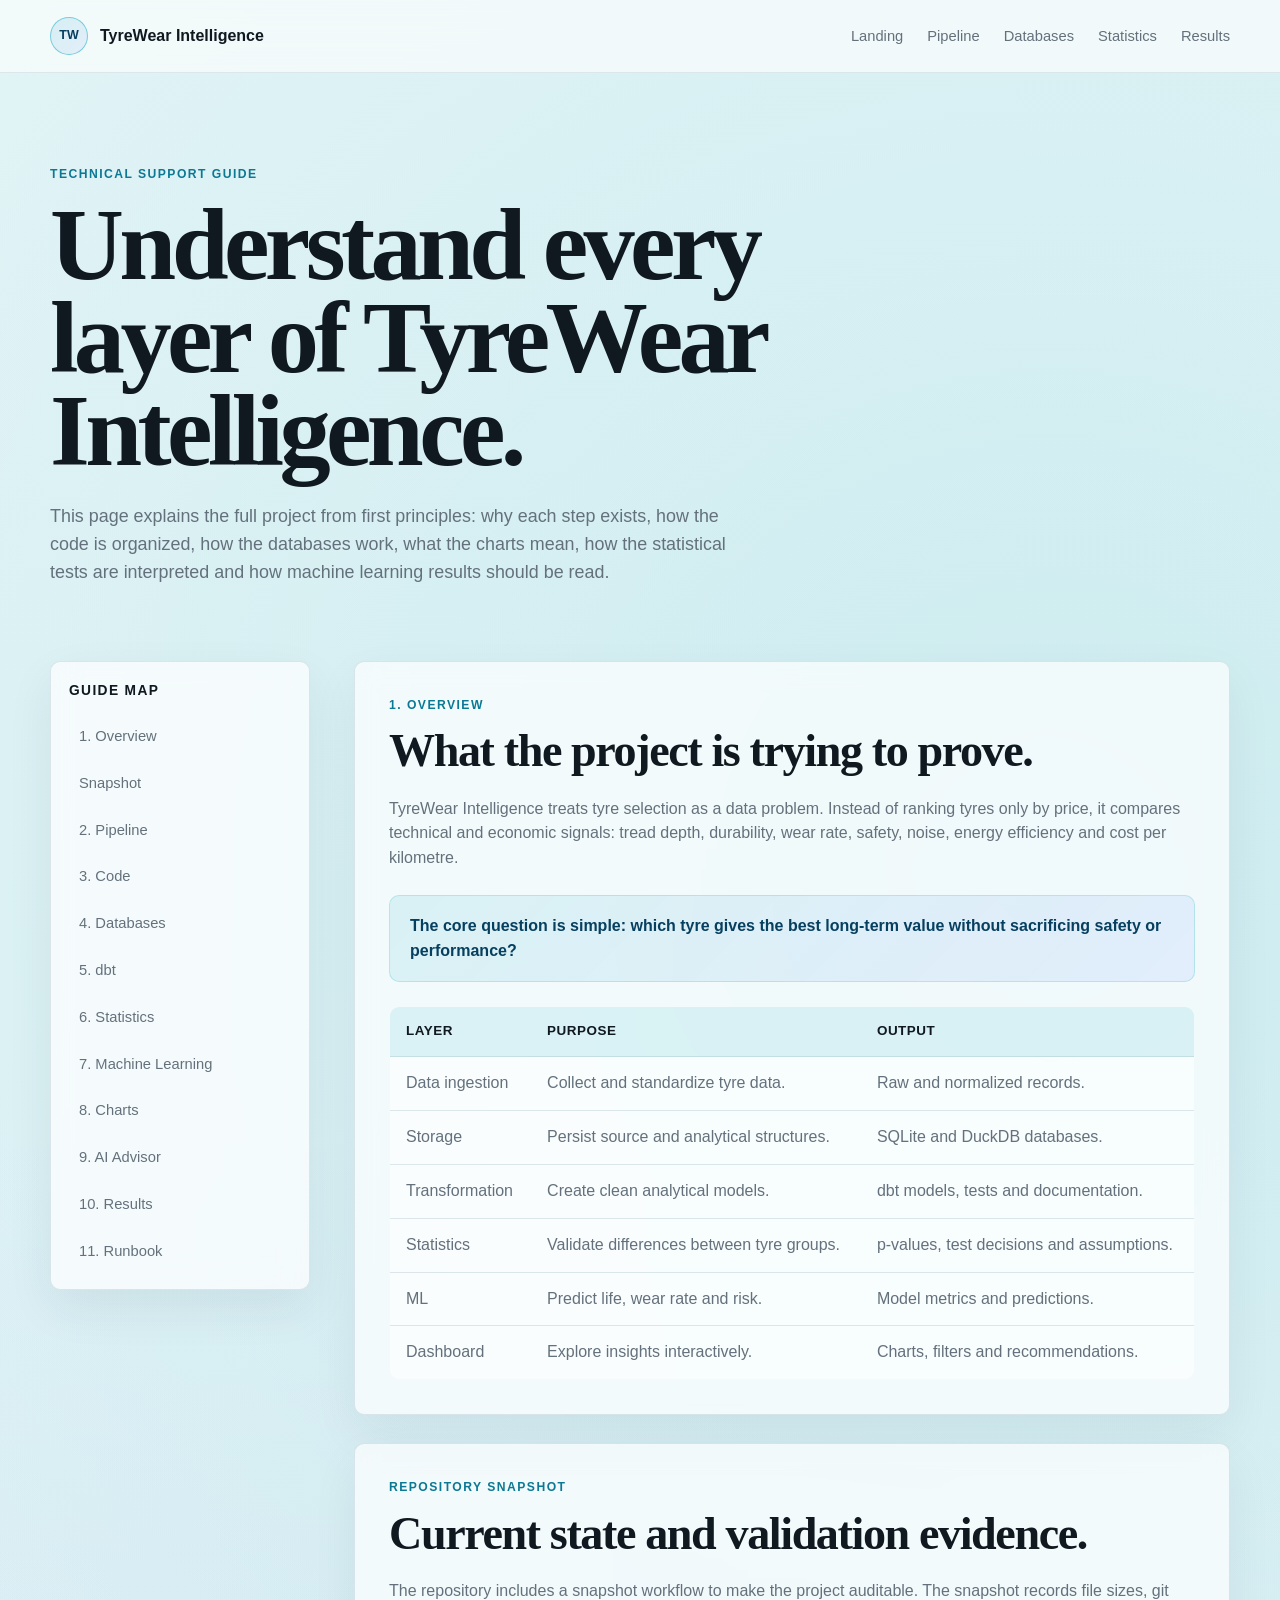
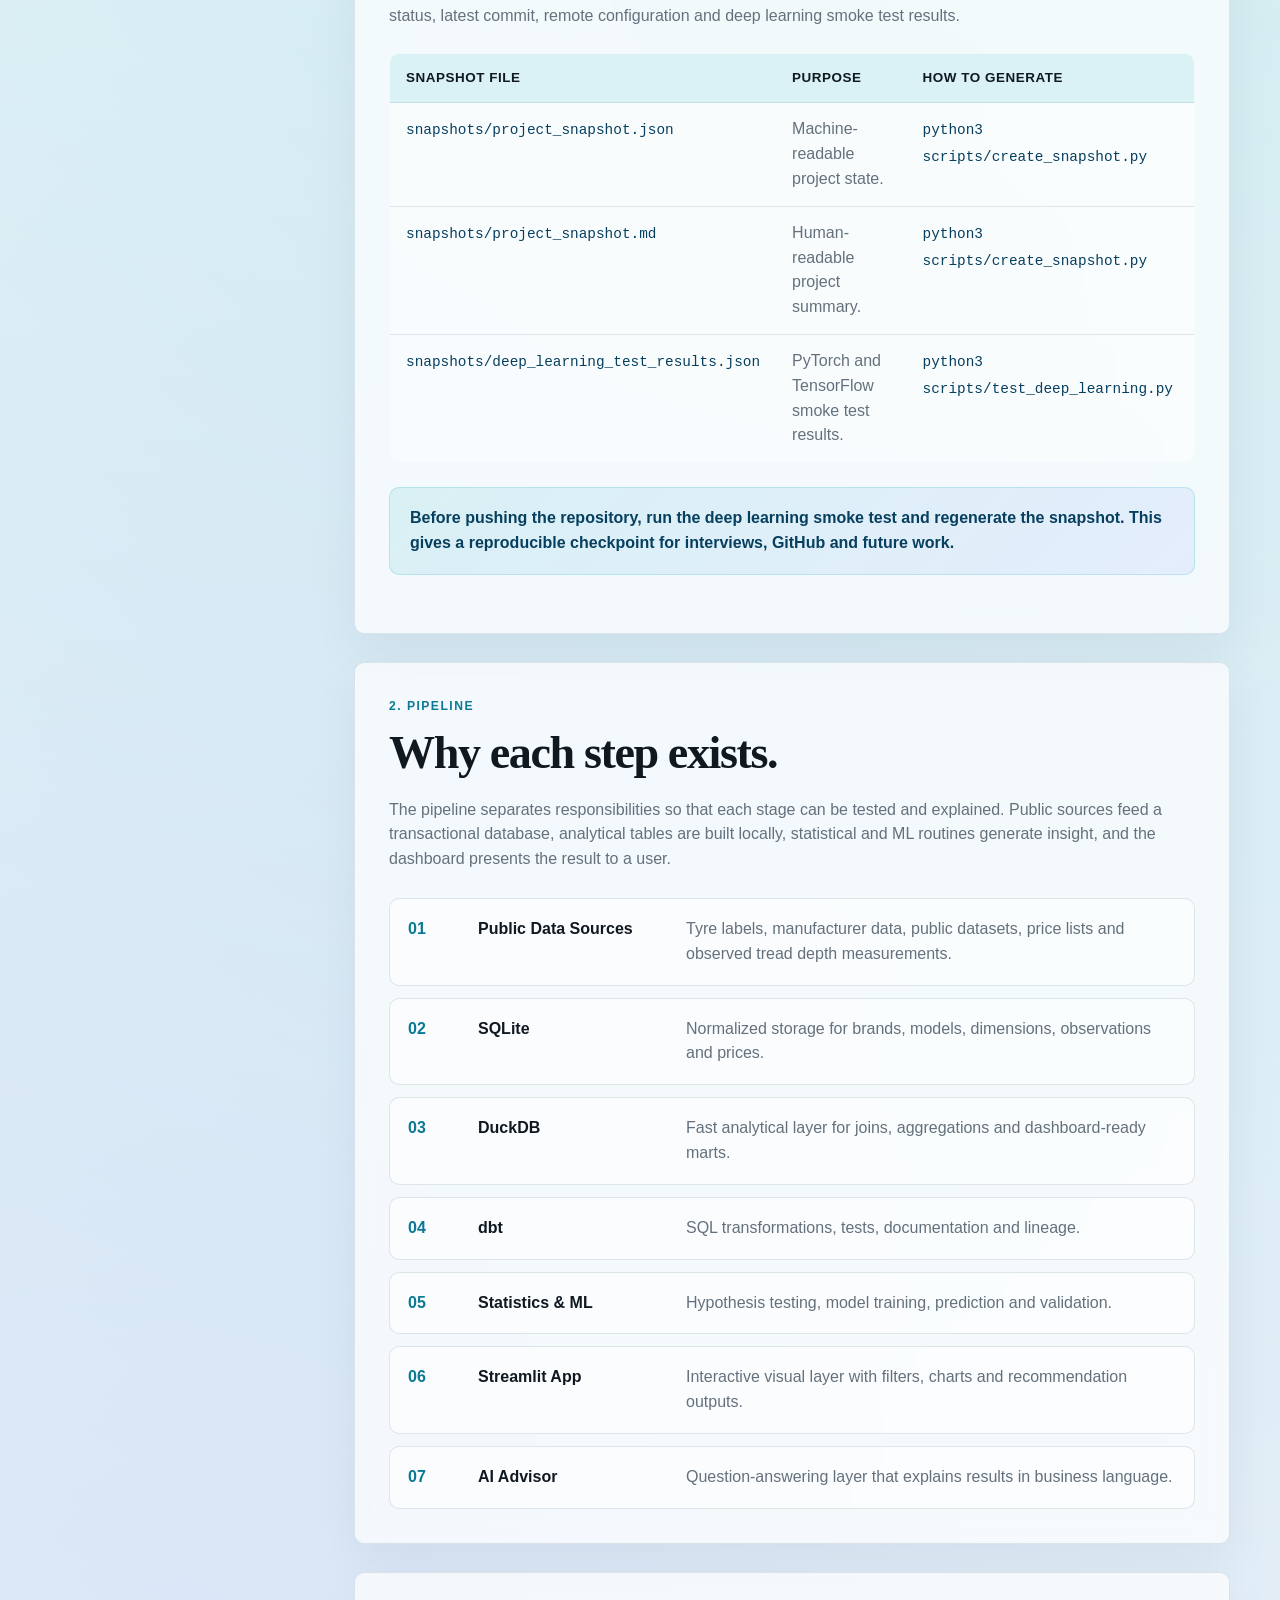
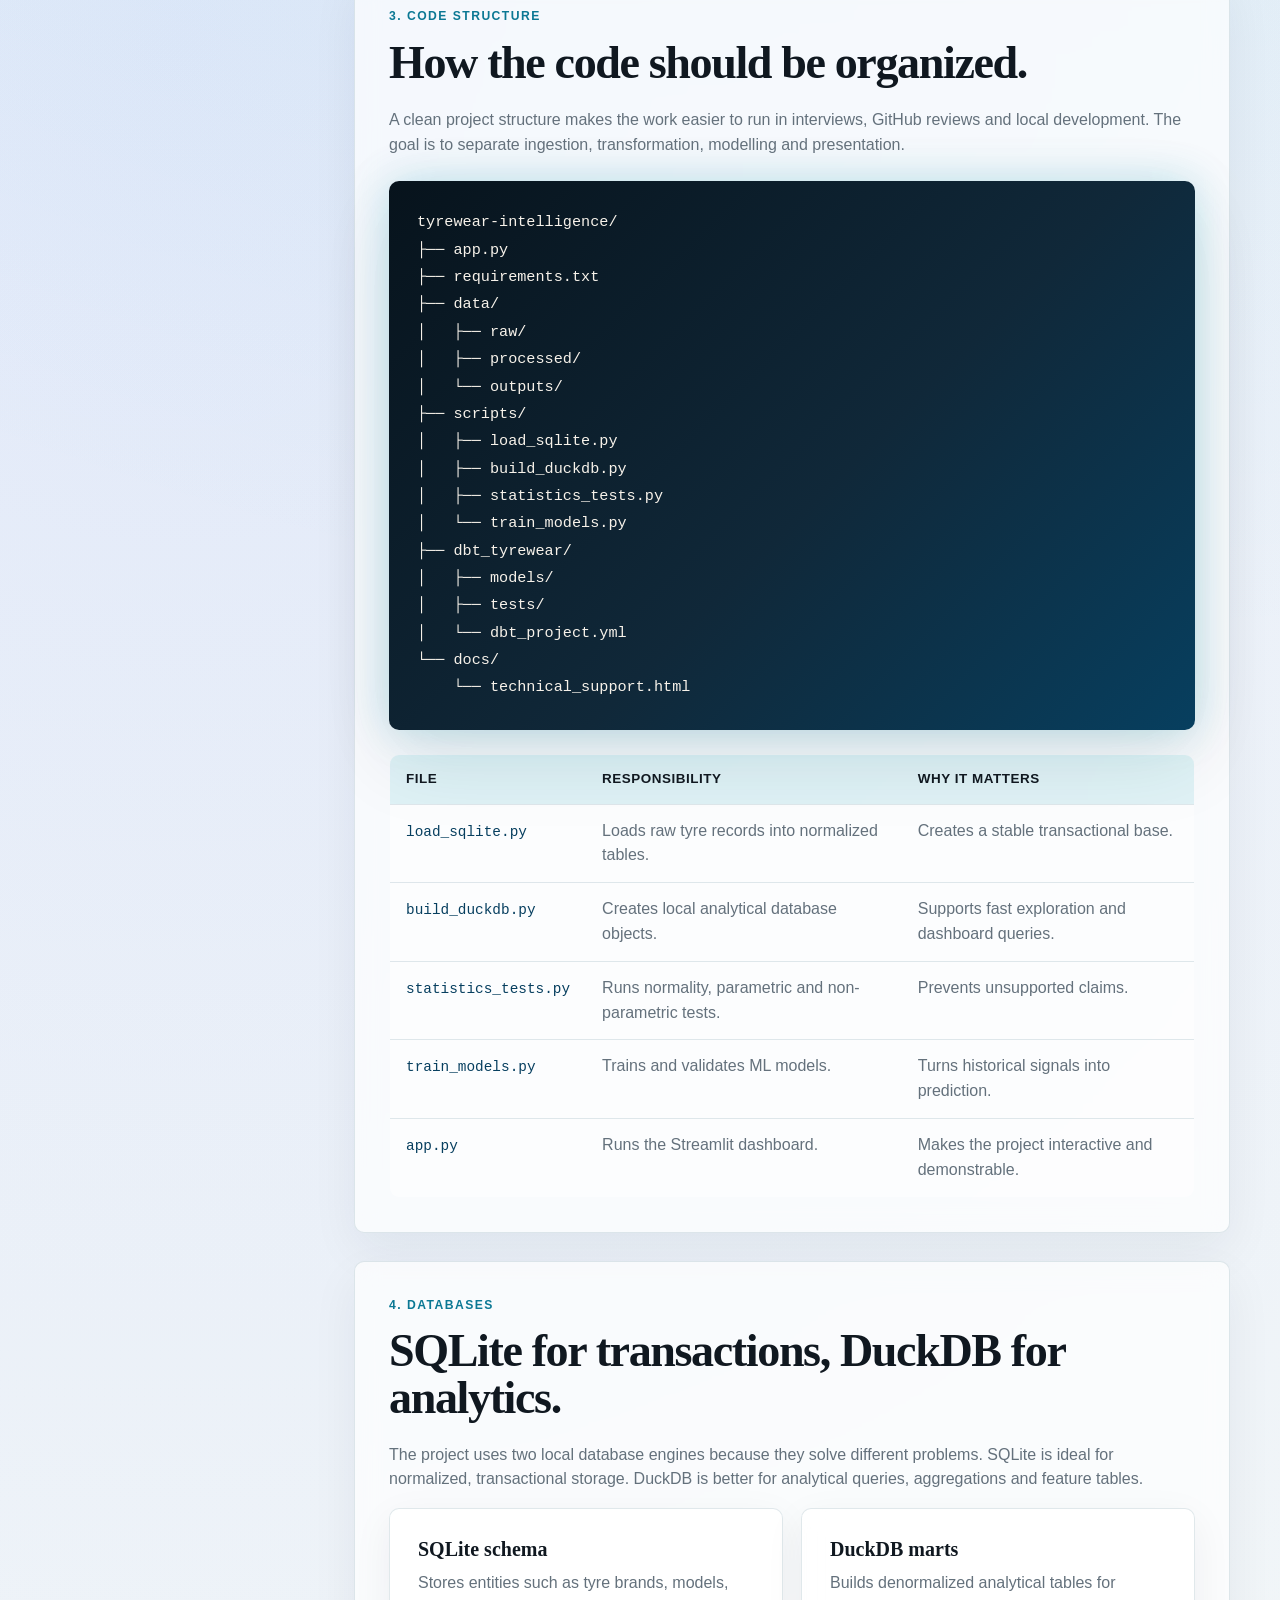
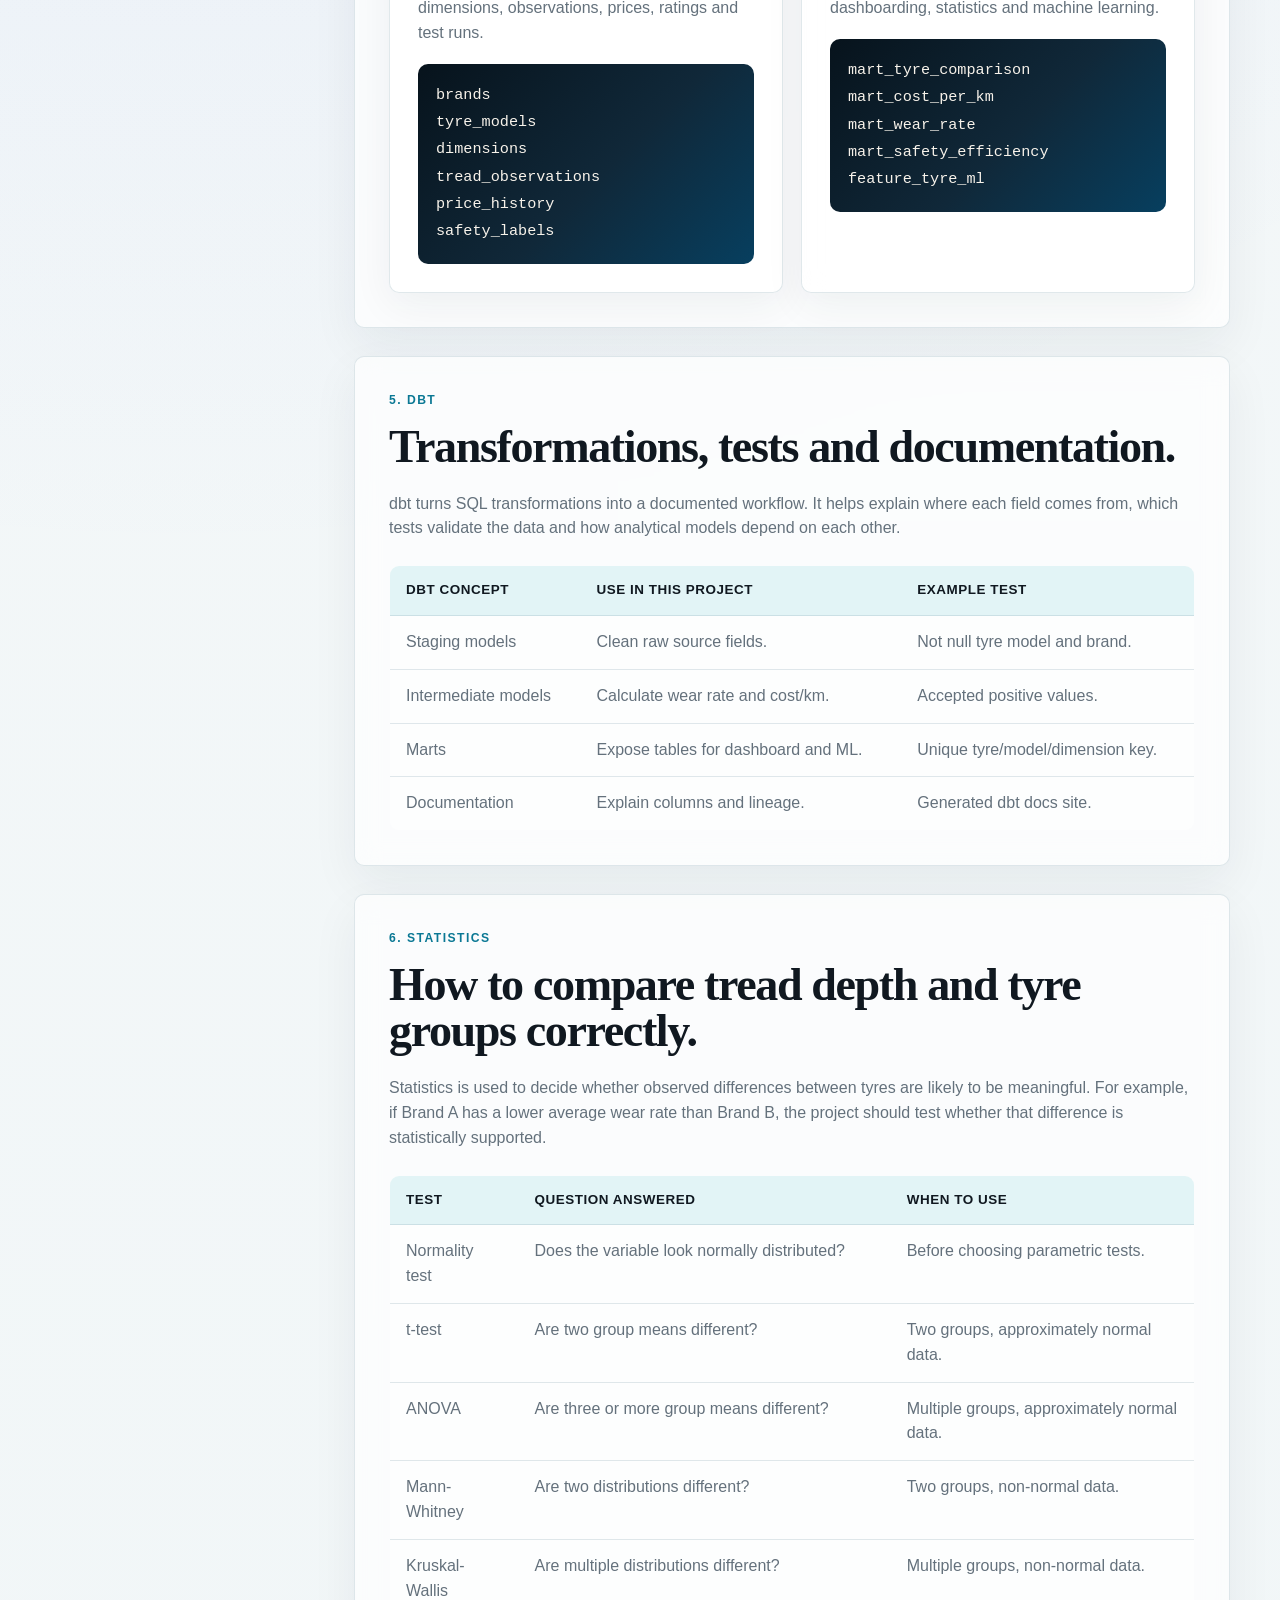
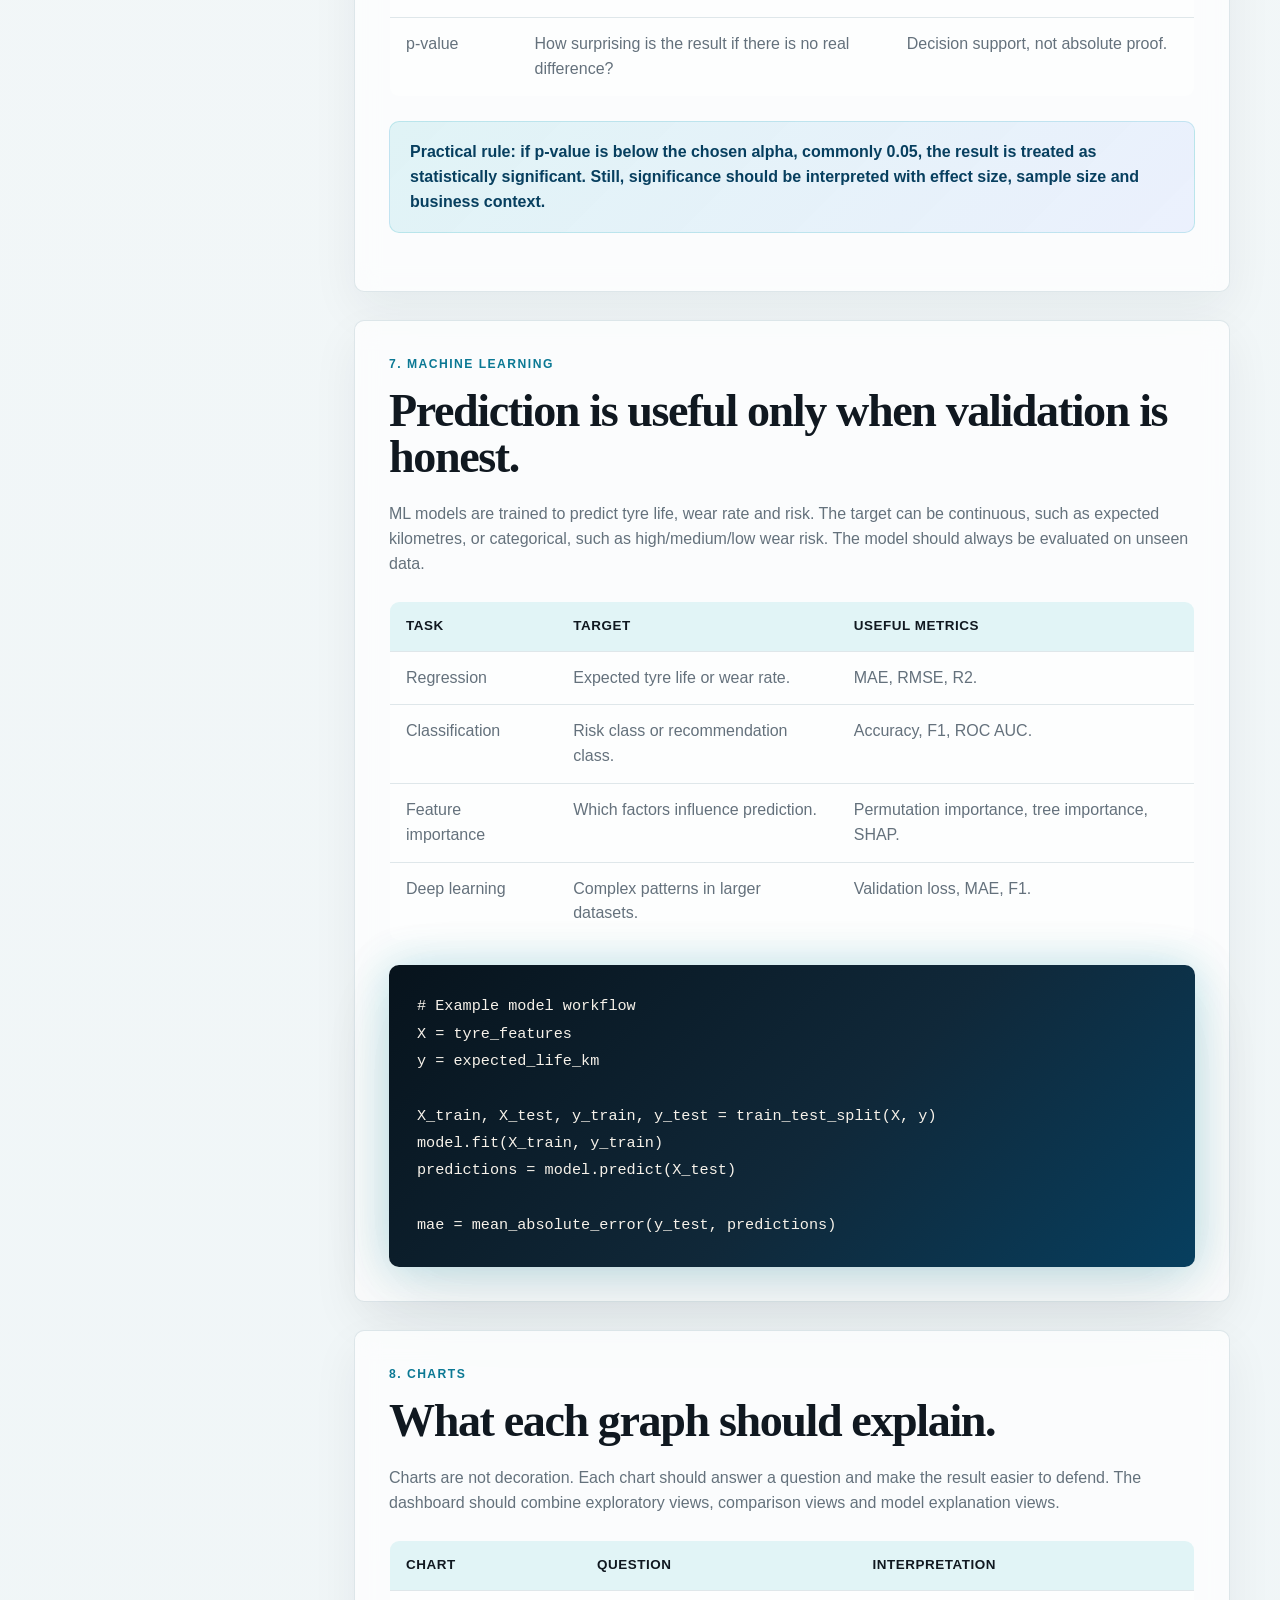
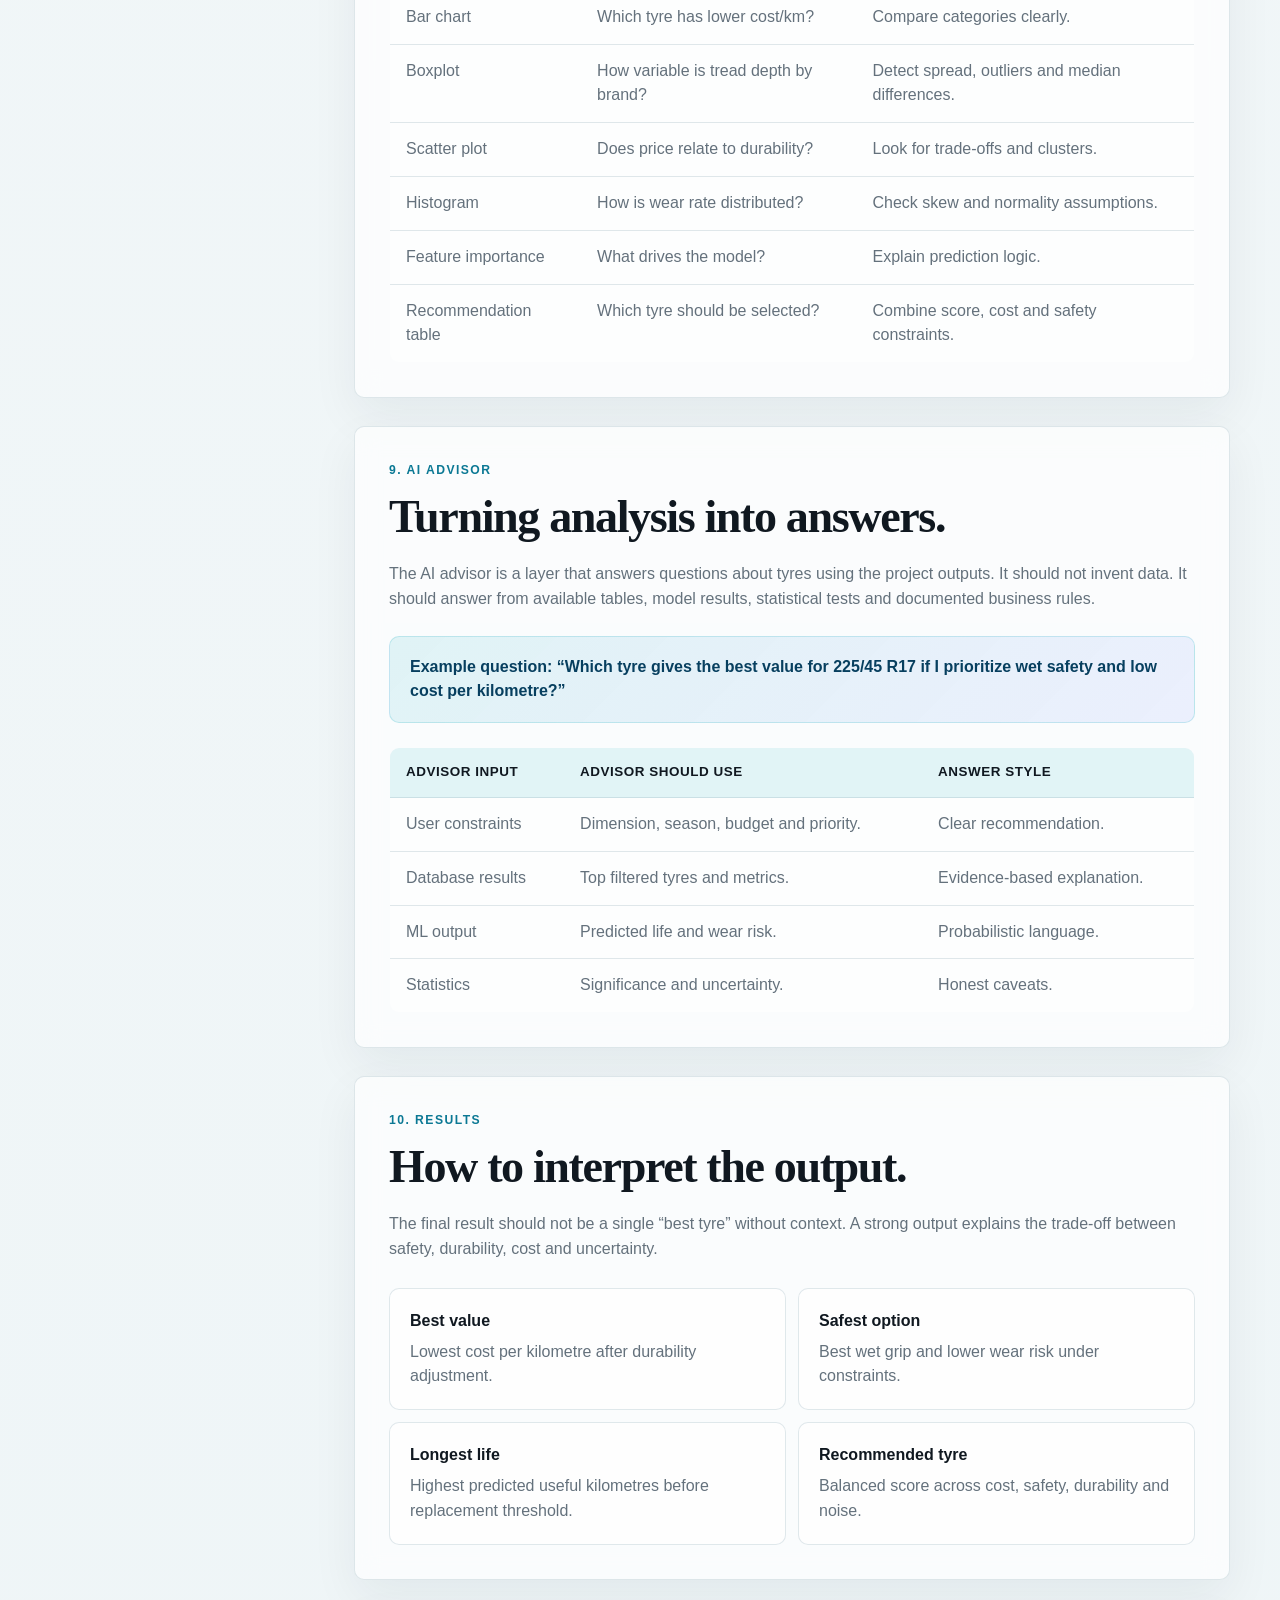
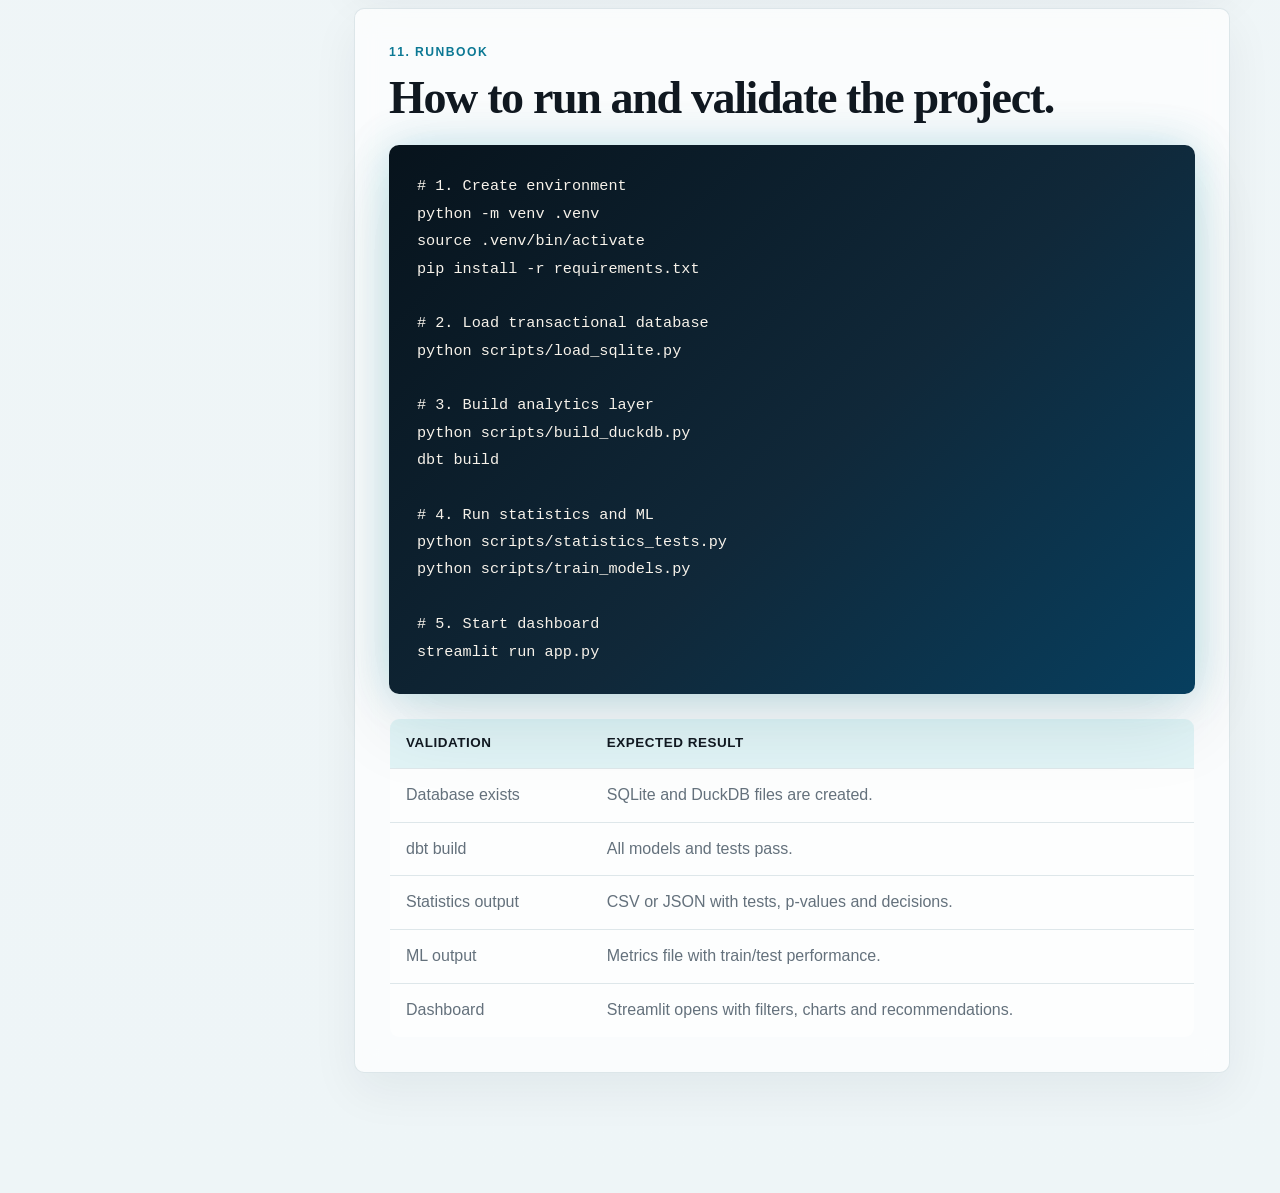
==== technical_support.html @ 2e66119b "feat: create tyrewear intelligence repository" ====
<!DOCTYPE html>
<html lang="en">
<head>
  <meta charset="UTF-8">
  <meta name="viewport" content="width=device-width, initial-scale=1.0">
  <meta name="description" content="Technical support guide for TyreWear Intelligence: theory, pipeline, code, databases, charts, statistics, machine learning and expected results.">
  <title>TyreWear Intelligence · Technical Support</title>
  <link rel="stylesheet" href="style.css">
</head>
<body>
  <!-- Shared navigation -->
  <header class="site-header">
    <nav class="nav container" aria-label="Main navigation">
      <a class="brand" href="index.html">
        <span class="brand-mark">TW</span>
        <span>TyreWear Intelligence</span>
      </a>
      <div class="nav-links">
        <a href="index.html">Landing</a>
        <a href="#pipeline">Pipeline</a>
        <a href="#databases">Databases</a>
        <a href="#statistics">Statistics</a>
        <a href="#results">Results</a>
      </div>
    </nav>
  </header>

  <main>
    <!-- Technical hero -->
    <section class="support-hero section">
      <div class="container">
        <p class="eyebrow">Technical Support Guide</p>
        <h1>Understand every layer of TyreWear Intelligence.</h1>
        <p class="hero-text">
          This page explains the full project from first principles: why each step exists,
          how the code is organized, how the databases work, what the charts mean, how the
          statistical tests are interpreted and how machine learning results should be read.
        </p>
      </div>
    </section>

    <section class="support-layout container">
      <!-- Local table of contents -->
      <aside class="support-toc" aria-label="Technical guide table of contents">
        <strong>Guide map</strong>
        <a href="#overview">1. Overview</a>
        <a href="#snapshot">Snapshot</a>
        <a href="#pipeline">2. Pipeline</a>
        <a href="#code">3. Code</a>
        <a href="#databases">4. Databases</a>
        <a href="#dbt">5. dbt</a>
        <a href="#statistics">6. Statistics</a>
        <a href="#ml">7. Machine Learning</a>
        <a href="#charts">8. Charts</a>
        <a href="#advisor">9. AI Advisor</a>
        <a href="#results">10. Results</a>
        <a href="#runbook">11. Runbook</a>
      </aside>

      <div class="support-content">
        <!-- Overview -->
        <section class="doc-section" id="overview">
          <p class="eyebrow">1. Overview</p>
          <h2>What the project is trying to prove.</h2>
          <p>
            TyreWear Intelligence treats tyre selection as a data problem. Instead of ranking
            tyres only by price, it compares technical and economic signals: tread depth,
            durability, wear rate, safety, noise, energy efficiency and cost per kilometre.
          </p>
          <div class="support-callout">
            The core question is simple: which tyre gives the best long-term value without
            sacrificing safety or performance?
          </div>
          <table class="doc-table">
            <thead>
              <tr><th>Layer</th><th>Purpose</th><th>Output</th></tr>
            </thead>
            <tbody>
              <tr><td>Data ingestion</td><td>Collect and standardize tyre data.</td><td>Raw and normalized records.</td></tr>
              <tr><td>Storage</td><td>Persist source and analytical structures.</td><td>SQLite and DuckDB databases.</td></tr>
              <tr><td>Transformation</td><td>Create clean analytical models.</td><td>dbt models, tests and documentation.</td></tr>
              <tr><td>Statistics</td><td>Validate differences between tyre groups.</td><td>p-values, test decisions and assumptions.</td></tr>
              <tr><td>ML</td><td>Predict life, wear rate and risk.</td><td>Model metrics and predictions.</td></tr>
              <tr><td>Dashboard</td><td>Explore insights interactively.</td><td>Charts, filters and recommendations.</td></tr>
            </tbody>
          </table>
        </section>

        <!-- Snapshot -->
        <section class="doc-section" id="snapshot">
          <p class="eyebrow">Repository Snapshot</p>
          <h2>Current state and validation evidence.</h2>
          <p>
            The repository includes a snapshot workflow to make the project auditable. The snapshot
            records file sizes, git status, latest commit, remote configuration and deep learning
            smoke test results.
          </p>
          <table class="doc-table">
            <thead>
              <tr><th>Snapshot file</th><th>Purpose</th><th>How to generate</th></tr>
            </thead>
            <tbody>
              <tr><td><code>snapshots/project_snapshot.json</code></td><td>Machine-readable project state.</td><td><code>python3 scripts/create_snapshot.py</code></td></tr>
              <tr><td><code>snapshots/project_snapshot.md</code></td><td>Human-readable project summary.</td><td><code>python3 scripts/create_snapshot.py</code></td></tr>
              <tr><td><code>snapshots/deep_learning_test_results.json</code></td><td>PyTorch and TensorFlow smoke test results.</td><td><code>python3 scripts/test_deep_learning.py</code></td></tr>
            </tbody>
          </table>
          <div class="support-callout">
            Before pushing the repository, run the deep learning smoke test and regenerate the
            snapshot. This gives a reproducible checkpoint for interviews, GitHub and future work.
          </div>
        </section>

        <!-- Pipeline -->
        <section class="doc-section" id="pipeline">
          <p class="eyebrow">2. Pipeline</p>
          <h2>Why each step exists.</h2>
          <p>
            The pipeline separates responsibilities so that each stage can be tested and
            explained. Public sources feed a transactional database, analytical tables are
            built locally, statistical and ML routines generate insight, and the dashboard
            presents the result to a user.
          </p>
          <div class="doc-flow">
            <div><span>01</span><strong>Public Data Sources</strong><p>Tyre labels, manufacturer data, public datasets, price lists and observed tread depth measurements.</p></div>
            <div><span>02</span><strong>SQLite</strong><p>Normalized storage for brands, models, dimensions, observations and prices.</p></div>
            <div><span>03</span><strong>DuckDB</strong><p>Fast analytical layer for joins, aggregations and dashboard-ready marts.</p></div>
            <div><span>04</span><strong>dbt</strong><p>SQL transformations, tests, documentation and lineage.</p></div>
            <div><span>05</span><strong>Statistics &amp; ML</strong><p>Hypothesis testing, model training, prediction and validation.</p></div>
            <div><span>06</span><strong>Streamlit App</strong><p>Interactive visual layer with filters, charts and recommendation outputs.</p></div>
            <div><span>07</span><strong>AI Advisor</strong><p>Question-answering layer that explains results in business language.</p></div>
          </div>
        </section>

        <!-- Code -->
        <section class="doc-section" id="code">
          <p class="eyebrow">3. Code Structure</p>
          <h2>How the code should be organized.</h2>
          <p>
            A clean project structure makes the work easier to run in interviews, GitHub reviews
            and local development. The goal is to separate ingestion, transformation, modelling
            and presentation.
          </p>
          <div class="code-card doc-code">
            <pre><code>tyrewear-intelligence/
├── app.py
├── requirements.txt
├── data/
│   ├── raw/
│   ├── processed/
│   └── outputs/
├── scripts/
│   ├── load_sqlite.py
│   ├── build_duckdb.py
│   ├── statistics_tests.py
│   └── train_models.py
├── dbt_tyrewear/
│   ├── models/
│   ├── tests/
│   └── dbt_project.yml
└── docs/
    └── technical_support.html</code></pre>
          </div>
          <table class="doc-table">
            <thead>
              <tr><th>File</th><th>Responsibility</th><th>Why it matters</th></tr>
            </thead>
            <tbody>
              <tr><td><code>load_sqlite.py</code></td><td>Loads raw tyre records into normalized tables.</td><td>Creates a stable transactional base.</td></tr>
              <tr><td><code>build_duckdb.py</code></td><td>Creates local analytical database objects.</td><td>Supports fast exploration and dashboard queries.</td></tr>
              <tr><td><code>statistics_tests.py</code></td><td>Runs normality, parametric and non-parametric tests.</td><td>Prevents unsupported claims.</td></tr>
              <tr><td><code>train_models.py</code></td><td>Trains and validates ML models.</td><td>Turns historical signals into prediction.</td></tr>
              <tr><td><code>app.py</code></td><td>Runs the Streamlit dashboard.</td><td>Makes the project interactive and demonstrable.</td></tr>
            </tbody>
          </table>
        </section>

        <!-- Databases -->
        <section class="doc-section" id="databases">
          <p class="eyebrow">4. Databases</p>
          <h2>SQLite for transactions, DuckDB for analytics.</h2>
          <p>
            The project uses two local database engines because they solve different problems.
            SQLite is ideal for normalized, transactional storage. DuckDB is better for analytical
            queries, aggregations and feature tables.
          </p>
          <div class="cards two support-cards">
            <article class="card">
              <h3>SQLite schema</h3>
              <p>Stores entities such as tyre brands, models, dimensions, observations, prices, ratings and test runs.</p>
              <div class="code-card mini-code">
                <pre><code>brands
tyre_models
dimensions
tread_observations
price_history
safety_labels</code></pre>
              </div>
            </article>
            <article class="card">
              <h3>DuckDB marts</h3>
              <p>Builds denormalized analytical tables for dashboarding, statistics and machine learning.</p>
              <div class="code-card mini-code">
                <pre><code>mart_tyre_comparison
mart_cost_per_km
mart_wear_rate
mart_safety_efficiency
feature_tyre_ml</code></pre>
              </div>
            </article>
          </div>
        </section>

        <!-- dbt -->
        <section class="doc-section" id="dbt">
          <p class="eyebrow">5. dbt</p>
          <h2>Transformations, tests and documentation.</h2>
          <p>
            dbt turns SQL transformations into a documented workflow. It helps explain where each
            field comes from, which tests validate the data and how analytical models depend on
            each other.
          </p>
          <table class="doc-table">
            <thead>
              <tr><th>dbt concept</th><th>Use in this project</th><th>Example test</th></tr>
            </thead>
            <tbody>
              <tr><td>Staging models</td><td>Clean raw source fields.</td><td>Not null tyre model and brand.</td></tr>
              <tr><td>Intermediate models</td><td>Calculate wear rate and cost/km.</td><td>Accepted positive values.</td></tr>
              <tr><td>Marts</td><td>Expose tables for dashboard and ML.</td><td>Unique tyre/model/dimension key.</td></tr>
              <tr><td>Documentation</td><td>Explain columns and lineage.</td><td>Generated dbt docs site.</td></tr>
            </tbody>
          </table>
        </section>

        <!-- Statistics -->
        <section class="doc-section" id="statistics">
          <p class="eyebrow">6. Statistics</p>
          <h2>How to compare tread depth and tyre groups correctly.</h2>
          <p>
            Statistics is used to decide whether observed differences between tyres are likely to
            be meaningful. For example, if Brand A has a lower average wear rate than Brand B, the
            project should test whether that difference is statistically supported.
          </p>
          <table class="doc-table">
            <thead>
              <tr><th>Test</th><th>Question answered</th><th>When to use</th></tr>
            </thead>
            <tbody>
              <tr><td>Normality test</td><td>Does the variable look normally distributed?</td><td>Before choosing parametric tests.</td></tr>
              <tr><td>t-test</td><td>Are two group means different?</td><td>Two groups, approximately normal data.</td></tr>
              <tr><td>ANOVA</td><td>Are three or more group means different?</td><td>Multiple groups, approximately normal data.</td></tr>
              <tr><td>Mann-Whitney</td><td>Are two distributions different?</td><td>Two groups, non-normal data.</td></tr>
              <tr><td>Kruskal-Wallis</td><td>Are multiple distributions different?</td><td>Multiple groups, non-normal data.</td></tr>
              <tr><td>p-value</td><td>How surprising is the result if there is no real difference?</td><td>Decision support, not absolute proof.</td></tr>
            </tbody>
          </table>
          <div class="support-callout">
            Practical rule: if p-value is below the chosen alpha, commonly 0.05, the result is
            treated as statistically significant. Still, significance should be interpreted with
            effect size, sample size and business context.
          </div>
        </section>

        <!-- Machine Learning -->
        <section class="doc-section" id="ml">
          <p class="eyebrow">7. Machine Learning</p>
          <h2>Prediction is useful only when validation is honest.</h2>
          <p>
            ML models are trained to predict tyre life, wear rate and risk. The target can be
            continuous, such as expected kilometres, or categorical, such as high/medium/low wear
            risk. The model should always be evaluated on unseen data.
          </p>
          <table class="doc-table">
            <thead>
              <tr><th>Task</th><th>Target</th><th>Useful metrics</th></tr>
            </thead>
            <tbody>
              <tr><td>Regression</td><td>Expected tyre life or wear rate.</td><td>MAE, RMSE, R2.</td></tr>
              <tr><td>Classification</td><td>Risk class or recommendation class.</td><td>Accuracy, F1, ROC AUC.</td></tr>
              <tr><td>Feature importance</td><td>Which factors influence prediction.</td><td>Permutation importance, tree importance, SHAP.</td></tr>
              <tr><td>Deep learning</td><td>Complex patterns in larger datasets.</td><td>Validation loss, MAE, F1.</td></tr>
            </tbody>
          </table>
          <div class="code-card doc-code">
            <pre><code># Example model workflow
X = tyre_features
y = expected_life_km

X_train, X_test, y_train, y_test = train_test_split(X, y)
model.fit(X_train, y_train)
predictions = model.predict(X_test)

mae = mean_absolute_error(y_test, predictions)</code></pre>
          </div>
        </section>

        <!-- Charts -->
        <section class="doc-section" id="charts">
          <p class="eyebrow">8. Charts</p>
          <h2>What each graph should explain.</h2>
          <p>
            Charts are not decoration. Each chart should answer a question and make the result
            easier to defend. The dashboard should combine exploratory views, comparison views and
            model explanation views.
          </p>
          <table class="doc-table">
            <thead>
              <tr><th>Chart</th><th>Question</th><th>Interpretation</th></tr>
            </thead>
            <tbody>
              <tr><td>Bar chart</td><td>Which tyre has lower cost/km?</td><td>Compare categories clearly.</td></tr>
              <tr><td>Boxplot</td><td>How variable is tread depth by brand?</td><td>Detect spread, outliers and median differences.</td></tr>
              <tr><td>Scatter plot</td><td>Does price relate to durability?</td><td>Look for trade-offs and clusters.</td></tr>
              <tr><td>Histogram</td><td>How is wear rate distributed?</td><td>Check skew and normality assumptions.</td></tr>
              <tr><td>Feature importance</td><td>What drives the model?</td><td>Explain prediction logic.</td></tr>
              <tr><td>Recommendation table</td><td>Which tyre should be selected?</td><td>Combine score, cost and safety constraints.</td></tr>
            </tbody>
          </table>
        </section>

        <!-- AI Advisor -->
        <section class="doc-section" id="advisor">
          <p class="eyebrow">9. AI Advisor</p>
          <h2>Turning analysis into answers.</h2>
          <p>
            The AI advisor is a layer that answers questions about tyres using the project outputs.
            It should not invent data. It should answer from available tables, model results,
            statistical tests and documented business rules.
          </p>
          <div class="support-callout">
            Example question: “Which tyre gives the best value for 225/45 R17 if I prioritize
            wet safety and low cost per kilometre?”
          </div>
          <table class="doc-table">
            <thead>
              <tr><th>Advisor input</th><th>Advisor should use</th><th>Answer style</th></tr>
            </thead>
            <tbody>
              <tr><td>User constraints</td><td>Dimension, season, budget and priority.</td><td>Clear recommendation.</td></tr>
              <tr><td>Database results</td><td>Top filtered tyres and metrics.</td><td>Evidence-based explanation.</td></tr>
              <tr><td>ML output</td><td>Predicted life and wear risk.</td><td>Probabilistic language.</td></tr>
              <tr><td>Statistics</td><td>Significance and uncertainty.</td><td>Honest caveats.</td></tr>
            </tbody>
          </table>
        </section>

        <!-- Results -->
        <section class="doc-section" id="results">
          <p class="eyebrow">10. Results</p>
          <h2>How to interpret the output.</h2>
          <p>
            The final result should not be a single “best tyre” without context. A strong output
            explains the trade-off between safety, durability, cost and uncertainty.
          </p>
          <div class="result-grid">
            <div>
              <strong>Best value</strong>
              <span>Lowest cost per kilometre after durability adjustment.</span>
            </div>
            <div>
              <strong>Safest option</strong>
              <span>Best wet grip and lower wear risk under constraints.</span>
            </div>
            <div>
              <strong>Longest life</strong>
              <span>Highest predicted useful kilometres before replacement threshold.</span>
            </div>
            <div>
              <strong>Recommended tyre</strong>
              <span>Balanced score across cost, safety, durability and noise.</span>
            </div>
          </div>
        </section>

        <!-- Runbook -->
        <section class="doc-section" id="runbook">
          <p class="eyebrow">11. Runbook</p>
          <h2>How to run and validate the project.</h2>
          <div class="code-card doc-code">
            <pre><code># 1. Create environment
python -m venv .venv
source .venv/bin/activate
pip install -r requirements.txt

# 2. Load transactional database
python scripts/load_sqlite.py

# 3. Build analytics layer
python scripts/build_duckdb.py
dbt build

# 4. Run statistics and ML
python scripts/statistics_tests.py
python scripts/train_models.py

# 5. Start dashboard
streamlit run app.py</code></pre>
          </div>
          <table class="doc-table">
            <thead>
              <tr><th>Validation</th><th>Expected result</th></tr>
            </thead>
            <tbody>
              <tr><td>Database exists</td><td>SQLite and DuckDB files are created.</td></tr>
              <tr><td>dbt build</td><td>All models and tests pass.</td></tr>
              <tr><td>Statistics output</td><td>CSV or JSON with tests, p-values and decisions.</td></tr>
              <tr><td>ML output</td><td>Metrics file with train/test performance.</td></tr>
              <tr><td>Dashboard</td><td>Streamlit opens with filters, charts and recommendations.</td></tr>
            </tbody>
          </table>
        </section>
      </div>
    </section>
  </main>
</body>
</html>
---- style.css ----
/* Base tokens */
:root {
  --bg: #f3f7f8;
  --surface: rgba(255, 255, 255, 0.76);
  --surface-strong: #ffffff;
  --ink: #101820;
  --muted: #64717c;
  --line: rgba(126, 157, 171, 0.24);
  --accent: #0b7894;
  --accent-dark: #073f5f;
  --accent-soft: #d9f4f8;
  --aqua: #08a6bd;
  --blue: #335cff;
  --violet: #6d5df5;
  --sage: #3c7b79;
  --shadow: 0 26px 80px rgba(12, 41, 56, 0.12);
  --glow: 0 0 42px rgba(8, 166, 189, 0.22);
  --radius: 10px;
  --max-width: 1180px;
}

/* Global reset */
* {
  box-sizing: border-box;
}

html {
  scroll-behavior: smooth;
}

body {
  margin: 0;
  background:
    radial-gradient(circle at 82% 8%, rgba(8, 166, 189, 0.18), transparent 30%),
    radial-gradient(circle at 14% 30%, rgba(51, 92, 255, 0.10), transparent 28%),
    linear-gradient(180deg, #f9fcfc 0%, var(--bg) 42%, #eef5f7 100%);
  color: var(--ink);
  font-family: Georgia, "Times New Roman", serif;
  line-height: 1.55;
}

a {
  color: inherit;
  text-decoration: none;
}

/* Shared layout */
.container {
  width: min(var(--max-width), calc(100% - 40px));
  margin: 0 auto;
}

.section {
  padding: 116px 0;
}

.section.compact {
  padding: 86px 0;
}

.tinted {
  background:
    linear-gradient(135deg, rgba(255, 255, 255, 0.72), rgba(225, 245, 248, 0.74));
  border-block: 1px solid var(--line);
}

.eyebrow {
  margin: 0 0 14px;
  color: var(--accent);
  font-family: Arial, Helvetica, sans-serif;
  font-size: 0.76rem;
  font-weight: 700;
  letter-spacing: 0.12em;
  text-transform: uppercase;
}

h1,
h2,
h3,
p {
  margin-top: 0;
}

h1 {
  max-width: 900px;
  margin-bottom: 26px;
  font-size: clamp(3.4rem, 8vw, 7.2rem);
  line-height: 0.91;
  letter-spacing: -0.045em;
}

h2 {
  margin-bottom: 22px;
  font-size: clamp(2.15rem, 4.8vw, 4rem);
  line-height: 1;
  letter-spacing: -0.03em;
}

h3 {
  margin-bottom: 10px;
  font-size: 1.25rem;
  line-height: 1.2;
}

p {
  color: var(--muted);
  font-family: Arial, Helvetica, sans-serif;
  font-size: 1rem;
}

.lead,
.hero-text,
.section-intro p {
  max-width: 690px;
  font-size: 1.12rem;
}

/* Header */
.site-header {
  position: sticky;
  top: 0;
  z-index: 20;
  background: rgba(248, 252, 252, 0.78);
  border-bottom: 1px solid rgba(126, 157, 171, 0.2);
  backdrop-filter: blur(18px);
}

.nav {
  display: flex;
  align-items: center;
  justify-content: space-between;
  min-height: 72px;
  gap: 24px;
}

.brand {
  display: inline-flex;
  align-items: center;
  gap: 12px;
  font-family: Arial, Helvetica, sans-serif;
  font-weight: 700;
}

.brand-mark {
  display: grid;
  width: 38px;
  height: 38px;
  place-items: center;
  border: 1px solid rgba(8, 166, 189, 0.48);
  background: linear-gradient(135deg, rgba(8, 166, 189, 0.12), rgba(51, 92, 255, 0.08));
  color: var(--accent-dark);
  border-radius: 50%;
  font-size: 0.78rem;
}

.nav-links {
  display: flex;
  gap: 24px;
  color: var(--muted);
  font-family: Arial, Helvetica, sans-serif;
  font-size: 0.92rem;
}

.nav-links a:hover {
  color: var(--ink);
}

/* Hero */
.hero {
  min-height: calc(100vh - 72px);
  display: flex;
  align-items: center;
  padding-top: 54px;
  position: relative;
  overflow: hidden;
}

.hero::before {
  content: "";
  position: absolute;
  inset: 12% 4% auto auto;
  width: 42vw;
  height: 42vw;
  max-width: 560px;
  max-height: 560px;
  background:
    linear-gradient(rgba(8, 166, 189, 0.16), rgba(8, 166, 189, 0.16)) padding-box,
    conic-gradient(from 140deg, transparent, rgba(8, 166, 189, 0.55), rgba(51, 92, 255, 0.34), transparent) border-box;
  border: 1px solid transparent;
  border-radius: 50%;
  filter: blur(0.2px);
  opacity: 0.6;
  pointer-events: none;
}

.hero-grid {
  display: grid;
  grid-template-columns: minmax(0, 1.08fr) minmax(390px, 0.92fr);
  gap: 72px;
  align-items: center;
  position: relative;
  z-index: 1;
}

.hero-copy {
  padding-bottom: 36px;
}

.hero-actions {
  display: flex;
  flex-wrap: wrap;
  gap: 12px;
  margin-top: 34px;
}

.hero-metrics {
  display: grid;
  grid-template-columns: repeat(3, minmax(0, 1fr));
  max-width: 680px;
  gap: 1px;
  overflow: hidden;
  margin-top: 42px;
  background: var(--line);
  border: 1px solid var(--line);
  border-radius: var(--radius);
}

.hero-metrics div {
  padding: 18px;
  background: rgba(255, 255, 255, 0.62);
}

.hero-metrics strong,
.hero-metrics span {
  display: block;
  font-family: Arial, Helvetica, sans-serif;
}

.hero-metrics strong {
  margin-bottom: 2px;
  color: var(--ink);
  font-size: 1rem;
}

.hero-metrics span {
  color: var(--muted);
  font-size: 0.82rem;
}

.button {
  display: inline-flex;
  align-items: center;
  justify-content: center;
  min-height: 46px;
  padding: 0 20px;
  border: 1px solid rgba(16, 24, 32, 0.16);
  border-radius: 999px;
  font-family: Arial, Helvetica, sans-serif;
  font-size: 0.95rem;
  font-weight: 700;
}

.button.primary {
  background: linear-gradient(135deg, var(--ink), var(--accent-dark));
  color: var(--surface);
  box-shadow: 0 16px 40px rgba(7, 63, 95, 0.24);
}

.button.secondary {
  background: rgba(255, 255, 255, 0.54);
  color: var(--ink);
}

.button:hover {
  transform: translateY(-1px);
}

/* Dashboard preview visual */
.product-preview {
  position: relative;
  background:
    linear-gradient(180deg, rgba(255, 255, 255, 0.92), rgba(246, 252, 253, 0.82));
  border: 1px solid var(--line);
  border-radius: var(--radius);
  box-shadow: var(--shadow), var(--glow);
  padding: 20px;
  backdrop-filter: blur(18px);
}

.product-preview::before {
  content: "";
  position: absolute;
  inset: -1px;
  z-index: -1;
  background: linear-gradient(135deg, rgba(8, 166, 189, 0.42), rgba(109, 93, 245, 0.18), transparent);
  border-radius: inherit;
}

.preview-topbar {
  display: flex;
  gap: 8px;
  padding-bottom: 18px;
  border-bottom: 1px solid var(--line);
}

.preview-topbar span {
  width: 9px;
  height: 9px;
  background: var(--accent-soft);
  border-radius: 50%;
}

.preview-heading {
  display: flex;
  align-items: start;
  justify-content: space-between;
  gap: 20px;
  padding: 22px 0;
}

.preview-heading p,
.preview-heading strong,
.preview-grid small,
.preview-grid strong {
  font-family: Arial, Helvetica, sans-serif;
}

.preview-heading p {
  margin-bottom: 4px;
  font-size: 0.84rem;
}

.preview-heading strong {
  font-size: 1.35rem;
}

.score {
  padding: 8px 11px;
  background: rgba(8, 166, 189, 0.12);
  color: var(--sage);
  border-radius: 999px;
  font-family: Arial, Helvetica, sans-serif;
  font-weight: 700;
}

.chart-card {
  display: grid;
  gap: 14px;
  padding: 20px;
  background:
    linear-gradient(180deg, rgba(255, 255, 255, 0.64), rgba(222, 244, 248, 0.45));
  border: 1px solid var(--line);
  border-radius: var(--radius);
}

.bar-line {
  position: relative;
  height: 34px;
  overflow: hidden;
  background: rgba(126, 157, 171, 0.16);
  border-radius: 999px;
}

.bar-line::before {
  content: "";
  position: absolute;
  inset: 0 auto 0 0;
  width: var(--width);
  background: linear-gradient(90deg, var(--accent-dark), var(--aqua), var(--blue));
  border-radius: inherit;
}

.bar-line span {
  position: relative;
  z-index: 1;
  display: flex;
  align-items: center;
  height: 100%;
  padding-left: 14px;
  color: white;
  font-family: Arial, Helvetica, sans-serif;
  font-size: 0.8rem;
  font-weight: 700;
}

.preview-grid {
  display: grid;
  grid-template-columns: repeat(2, 1fr);
  gap: 10px;
  margin-top: 14px;
}

.preview-grid div {
  padding: 14px;
  background: rgba(255, 255, 255, 0.66);
  border: 1px solid var(--line);
  border-radius: var(--radius);
}

.preview-grid small {
  display: block;
  margin-bottom: 4px;
  color: var(--muted);
}

/* Section structure */
.split,
.two-columns {
  display: grid;
  grid-template-columns: 0.85fr 1.15fr;
  gap: 72px;
  align-items: start;
}

.split.reverse {
  grid-template-columns: 1.05fr 0.95fr;
  align-items: center;
}

.section-intro {
  max-width: 780px;
  margin-bottom: 40px;
}

.section-intro.narrow {
  max-width: 680px;
}

.prose p {
  font-size: 1.06rem;
}

/* Cards */
.cards {
  display: grid;
  gap: 18px;
}

.cards.three {
  grid-template-columns: repeat(3, 1fr);
}

.cards.four {
  grid-template-columns: repeat(4, 1fr);
}

.card {
  min-height: 210px;
  padding: 28px;
  background: var(--surface);
  border: 1px solid var(--line);
  border-radius: var(--radius);
  box-shadow: 0 12px 42px rgba(12, 41, 56, 0.06);
  backdrop-filter: blur(12px);
  transition: transform 180ms ease, border-color 180ms ease, box-shadow 180ms ease;
}

.card:hover {
  transform: translateY(-3px);
  border-color: rgba(8, 166, 189, 0.28);
  box-shadow: 0 22px 60px rgba(12, 41, 56, 0.1);
}

.compact-card {
  min-height: 168px;
}

.card-number {
  display: inline-block;
  margin-bottom: 34px;
  color: var(--accent);
  font-family: Arial, Helvetica, sans-serif;
  font-size: 0.82rem;
  font-weight: 700;
}

/* Architecture pipeline */
.pipeline {
  display: grid;
  grid-template-columns: repeat(7, minmax(126px, 1fr));
  gap: 12px;
  margin-top: 34px;
}

.pipeline div {
  position: relative;
  display: flex;
  align-items: center;
  min-height: 108px;
  padding: 18px;
  background:
    linear-gradient(180deg, rgba(255, 255, 255, 0.88), rgba(240, 249, 251, 0.72));
  border: 1px solid var(--line);
  border-radius: var(--radius);
  color: var(--ink);
  font-family: Arial, Helvetica, sans-serif;
  font-size: 0.88rem;
  font-weight: 700;
  box-shadow: 0 12px 34px rgba(12, 41, 56, 0.07);
}

.pipeline div:not(:last-child)::after {
  content: "";
  position: absolute;
  top: 50%;
  right: -12px;
  z-index: 2;
  width: 12px;
  height: 1px;
  background: linear-gradient(90deg, var(--accent), var(--blue));
}

/* Feature list and statistic chips */
.feature-list {
  display: grid;
  gap: 22px;
}

.feature-list div {
  padding-bottom: 22px;
  border-bottom: 1px solid var(--line);
}

.stat-grid {
  display: grid;
  grid-template-columns: repeat(2, 1fr);
  gap: 12px;
}

.stat-grid div {
  padding: 18px;
  background: rgba(255, 255, 255, 0.72);
  border: 1px solid var(--line);
  border-radius: var(--radius);
  font-family: Arial, Helvetica, sans-serif;
  font-weight: 700;
  box-shadow: 0 10px 32px rgba(12, 41, 56, 0.06);
}

/* Dashboard table preview */
.dashboard-panel {
  padding: 18px;
  background:
    linear-gradient(180deg, rgba(255, 255, 255, 0.92), rgba(238, 250, 252, 0.8));
  border: 1px solid var(--line);
  border-radius: var(--radius);
  box-shadow: var(--shadow);
}

.mini-table {
  display: grid;
  gap: 1px;
  overflow: hidden;
  background: var(--line);
  border: 1px solid var(--line);
  border-radius: var(--radius);
}

.mini-table div {
  display: grid;
  grid-template-columns: 1fr 1fr 1fr;
  gap: 1px;
  background: var(--line);
}

.mini-table span,
.mini-table strong {
  padding: 18px;
  background: rgba(255, 255, 255, 0.78);
  font-family: Arial, Helvetica, sans-serif;
  text-align: left;
}

/* Code block */
.code-card {
  overflow: hidden;
  background:
    linear-gradient(135deg, #07131c, #102839 55%, #073f5f);
  border-radius: var(--radius);
  box-shadow: var(--shadow), var(--glow);
}

pre {
  margin: 0;
  padding: 28px;
  overflow-x: auto;
}

code {
  color: #f7f2ea;
  font-family: "SFMono-Regular", Consolas, "Liberation Mono", monospace;
  font-size: 0.95rem;
  line-height: 1.8;
}

/* Final section */
.finale {
  padding-bottom: 120px;
}

.finale-box {
  padding: 56px;
  background:
    linear-gradient(135deg, rgba(255, 255, 255, 0.92), rgba(224, 247, 250, 0.72));
  border: 1px solid var(--line);
  border-radius: var(--radius);
  box-shadow: var(--shadow);
}

.finale-box p {
  max-width: 760px;
  font-size: 1.12rem;
}

/* Technical support page */
.support-hero {
  padding: 92px 0 56px;
}

.support-layout {
  display: grid;
  grid-template-columns: 260px minmax(0, 1fr);
  gap: 44px;
  align-items: start;
  padding-bottom: 120px;
}

.support-toc {
  position: sticky;
  top: 96px;
  display: grid;
  gap: 8px;
  padding: 18px;
  background: rgba(255, 255, 255, 0.72);
  border: 1px solid var(--line);
  border-radius: var(--radius);
  box-shadow: 0 18px 48px rgba(12, 41, 56, 0.07);
  backdrop-filter: blur(14px);
}

.support-toc strong,
.support-toc a {
  font-family: Arial, Helvetica, sans-serif;
}

.support-toc strong {
  margin-bottom: 8px;
  font-size: 0.86rem;
  text-transform: uppercase;
  letter-spacing: 0.1em;
}

.support-toc a {
  padding: 8px 10px;
  color: var(--muted);
  border-radius: 7px;
  font-size: 0.92rem;
}

.support-toc a:hover {
  background: rgba(8, 166, 189, 0.1);
  color: var(--ink);
}

.support-content {
  display: grid;
  gap: 28px;
}

.doc-section {
  padding: 34px;
  background: rgba(255, 255, 255, 0.7);
  border: 1px solid var(--line);
  border-radius: var(--radius);
  box-shadow: 0 18px 48px rgba(12, 41, 56, 0.06);
  backdrop-filter: blur(12px);
}

.doc-section h2 {
  font-size: clamp(1.9rem, 3.6vw, 3.1rem);
}

.support-callout {
  margin: 24px 0;
  padding: 18px 20px;
  background: linear-gradient(135deg, rgba(8, 166, 189, 0.11), rgba(51, 92, 255, 0.08));
  border: 1px solid rgba(8, 166, 189, 0.18);
  border-radius: var(--radius);
  color: var(--accent-dark);
  font-family: Arial, Helvetica, sans-serif;
  font-weight: 700;
}

.doc-table {
  width: 100%;
  margin-top: 24px;
  border-collapse: collapse;
  overflow: hidden;
  border: 1px solid var(--line);
  border-radius: var(--radius);
  font-family: Arial, Helvetica, sans-serif;
}

.doc-table th,
.doc-table td {
  padding: 14px 16px;
  border-bottom: 1px solid var(--line);
  text-align: left;
  vertical-align: top;
}

.doc-table th {
  background: rgba(8, 166, 189, 0.1);
  color: var(--ink);
  font-size: 0.84rem;
  letter-spacing: 0.04em;
  text-transform: uppercase;
}

.doc-table td {
  background: rgba(255, 255, 255, 0.48);
  color: var(--muted);
}

.doc-table tr:last-child td {
  border-bottom: 0;
}

.doc-table code {
  color: var(--accent-dark);
  font-size: 0.9rem;
}

.doc-flow {
  display: grid;
  gap: 12px;
  margin-top: 26px;
}

.doc-flow div {
  display: grid;
  grid-template-columns: 52px 190px 1fr;
  gap: 18px;
  align-items: start;
  padding: 18px;
  background: rgba(255, 255, 255, 0.54);
  border: 1px solid var(--line);
  border-radius: var(--radius);
}

.doc-flow span,
.doc-flow strong {
  font-family: Arial, Helvetica, sans-serif;
}

.doc-flow span {
  color: var(--accent);
  font-weight: 800;
}

.doc-flow p {
  margin-bottom: 0;
}

.doc-code {
  margin-top: 24px;
}

.mini-code {
  margin-top: 18px;
  box-shadow: none;
}

.mini-code pre {
  padding: 18px;
}

.support-cards.cards.two {
  grid-template-columns: repeat(2, 1fr);
}

.result-grid {
  display: grid;
  grid-template-columns: repeat(2, 1fr);
  gap: 12px;
  margin-top: 26px;
}

.result-grid div {
  padding: 20px;
  background: rgba(255, 255, 255, 0.62);
  border: 1px solid var(--line);
  border-radius: var(--radius);
}

.result-grid strong,
.result-grid span {
  display: block;
  font-family: Arial, Helvetica, sans-serif;
}

.result-grid strong {
  margin-bottom: 6px;
}

.result-grid span {
  color: var(--muted);
}

/* Responsive */
@media (max-width: 980px) {
  .hero-grid,
  .split,
  .split.reverse,
  .two-columns,
  .support-layout {
    grid-template-columns: 1fr;
    gap: 42px;
  }

  .support-toc {
    position: static;
  }

  .doc-flow div {
    grid-template-columns: 1fr;
    gap: 8px;
  }

  .pipeline {
    grid-template-columns: 1fr;
  }

  .pipeline div:not(:last-child)::after {
    top: auto;
    right: auto;
    bottom: -10px;
    left: 28px;
    width: 1px;
    height: 10px;
  }

  .cards.three,
  .cards.four {
    grid-template-columns: repeat(2, 1fr);
  }
}

@media (max-width: 680px) {
  .container {
    width: min(100% - 28px, var(--max-width));
  }

  .section,
  .section.compact {
    padding: 68px 0;
  }

  .nav {
    align-items: flex-start;
    flex-direction: column;
    padding: 16px 0;
  }

  .nav-links {
    width: 100%;
    gap: 14px;
    overflow-x: auto;
    padding-bottom: 2px;
  }

  .hero {
    min-height: auto;
    padding-top: 58px;
  }

  h1 {
    font-size: clamp(3rem, 17vw, 4.8rem);
  }

  .cards.three,
  .cards.four,
  .support-cards.cards.two,
  .result-grid,
  .preview-grid,
  .hero-metrics,
  .stat-grid {
    grid-template-columns: 1fr;
  }

  .card {
    min-height: auto;
  }

  .finale-box {
    padding: 32px;
  }

  .mini-table span,
  .mini-table strong {
    padding: 12px;
    font-size: 0.82rem;
  }
}
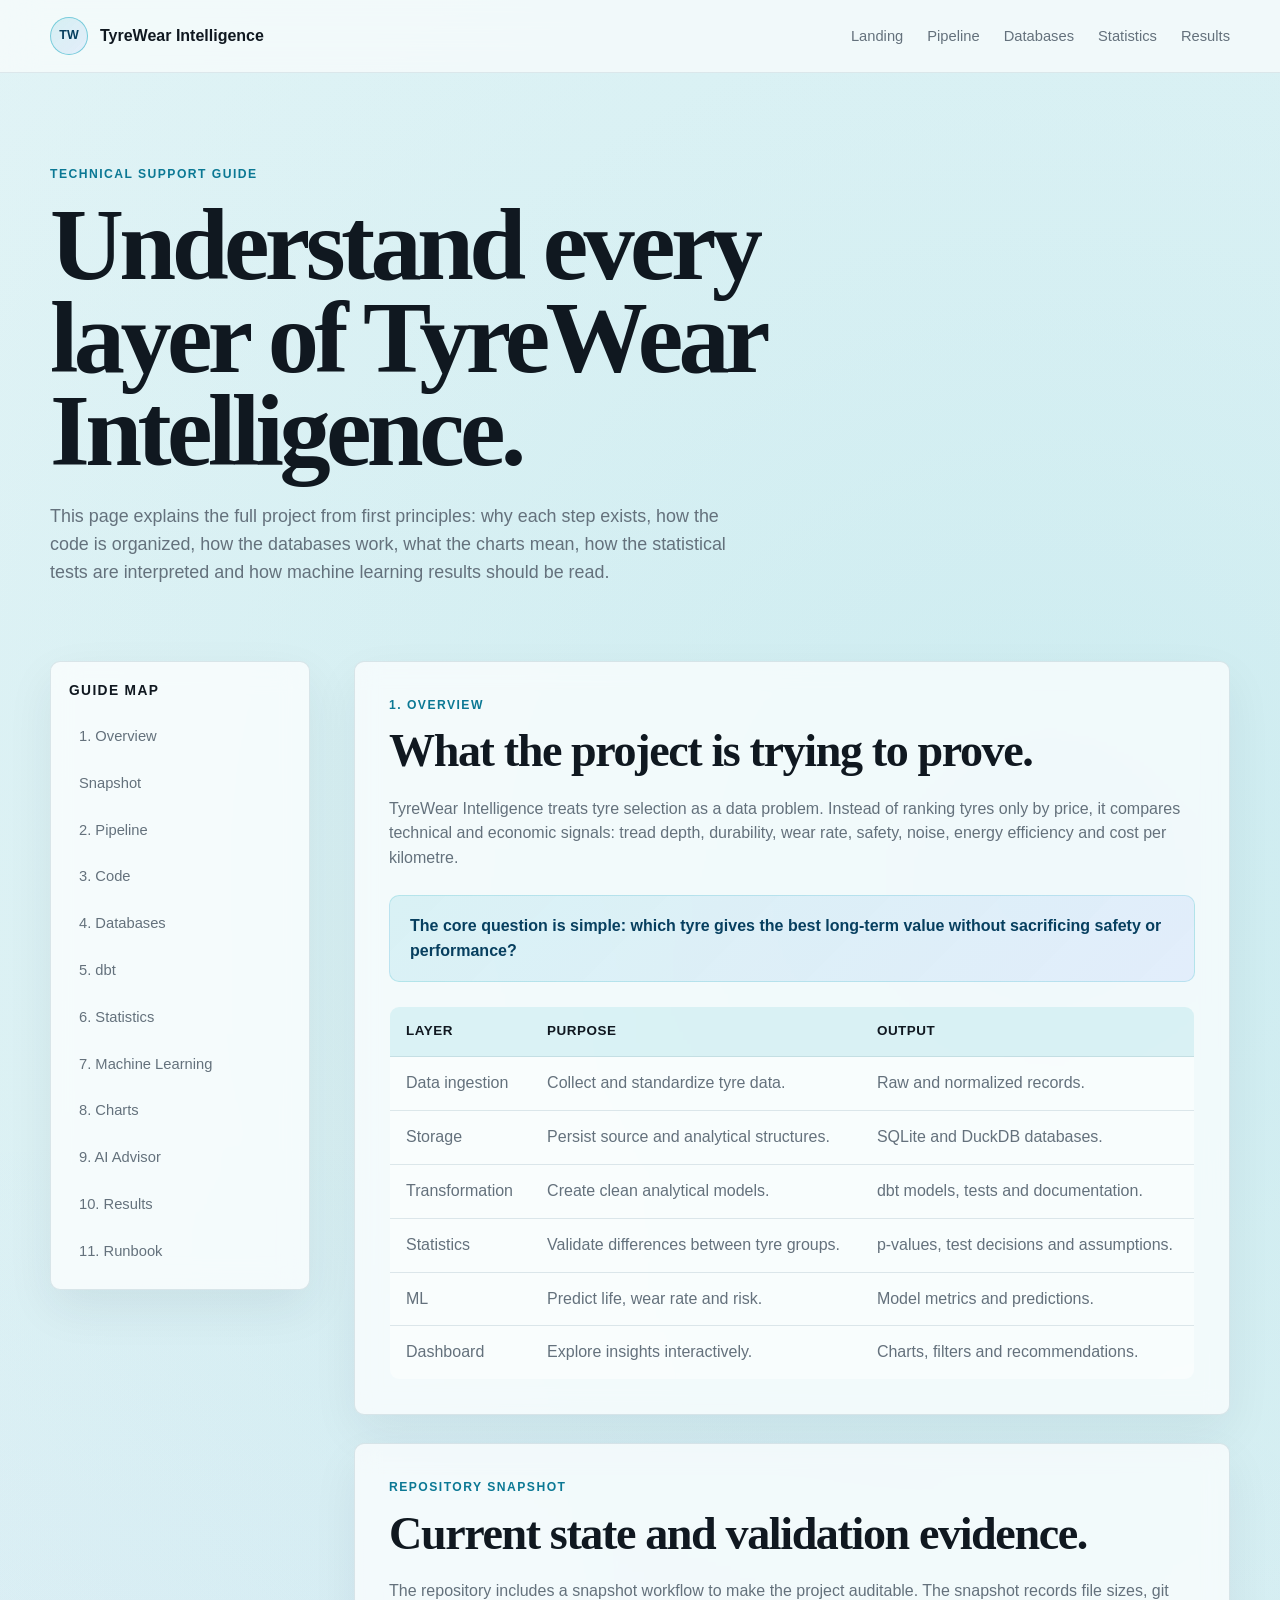
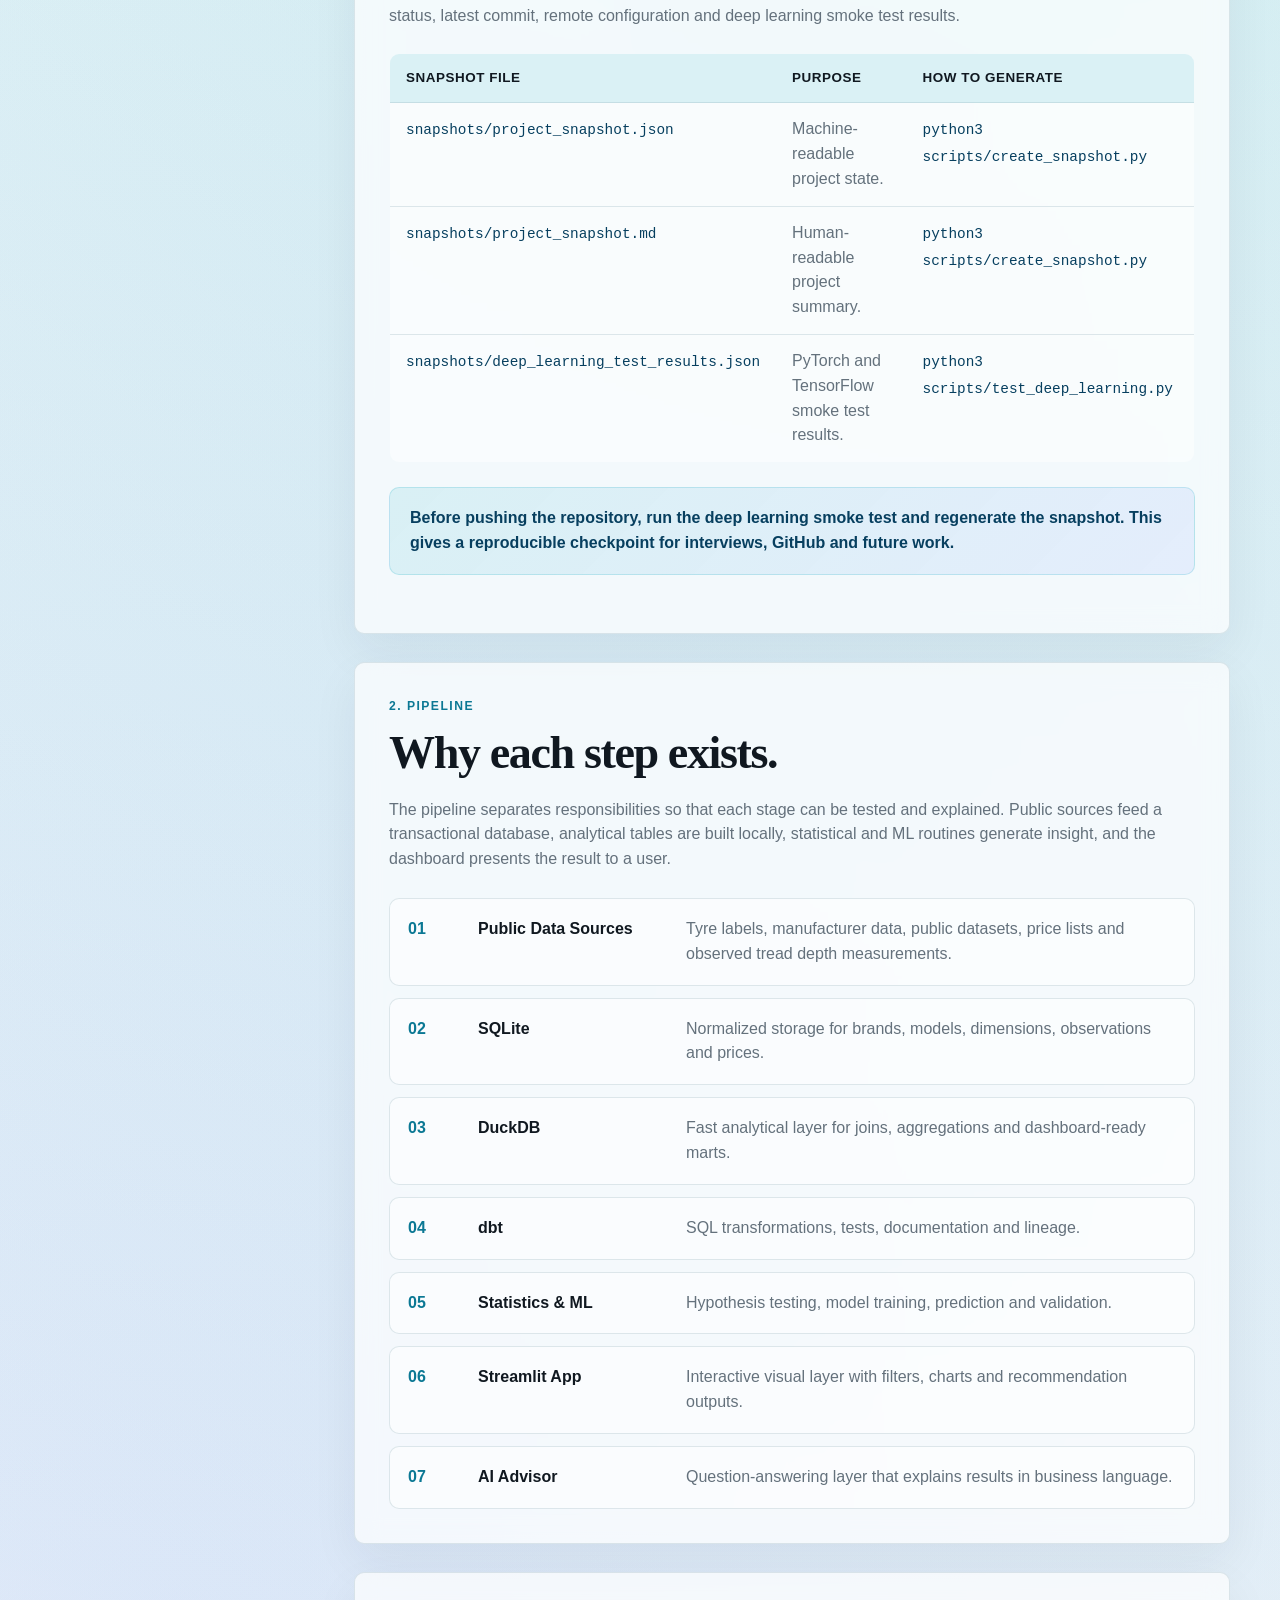
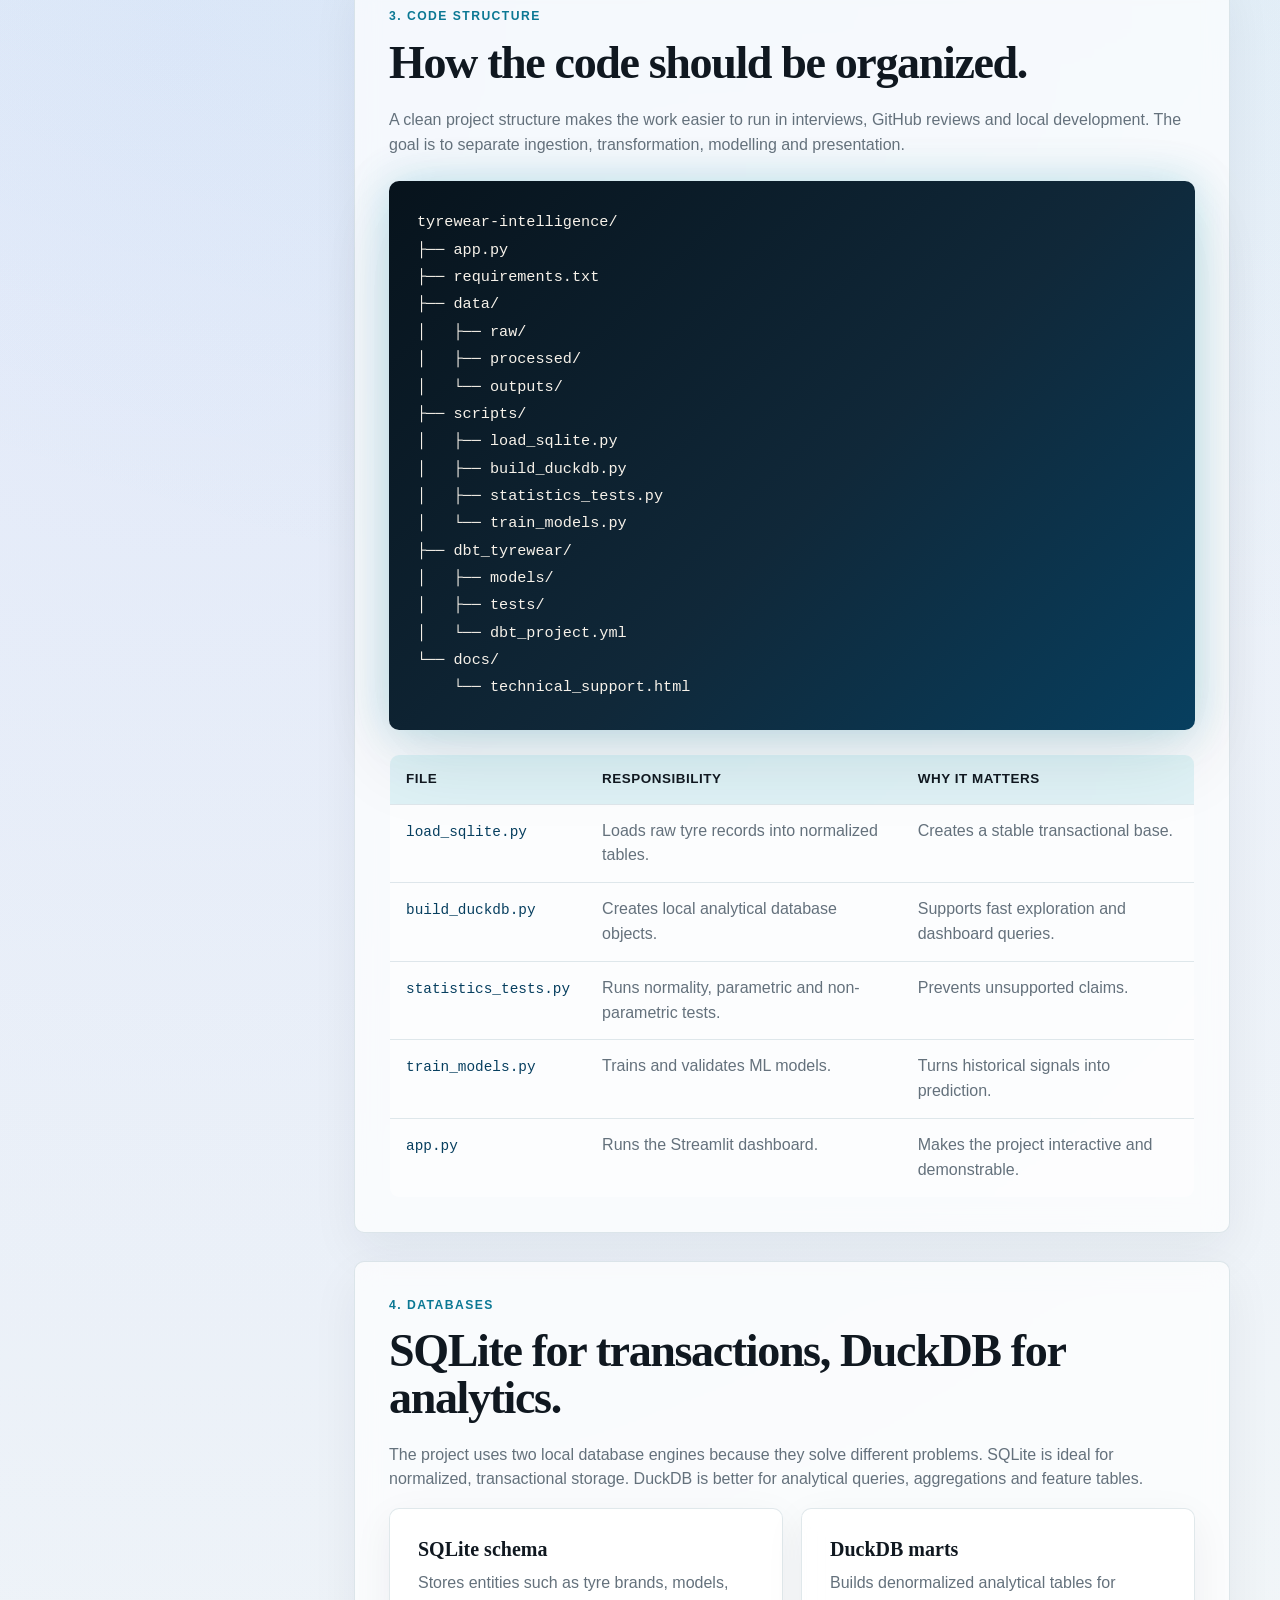
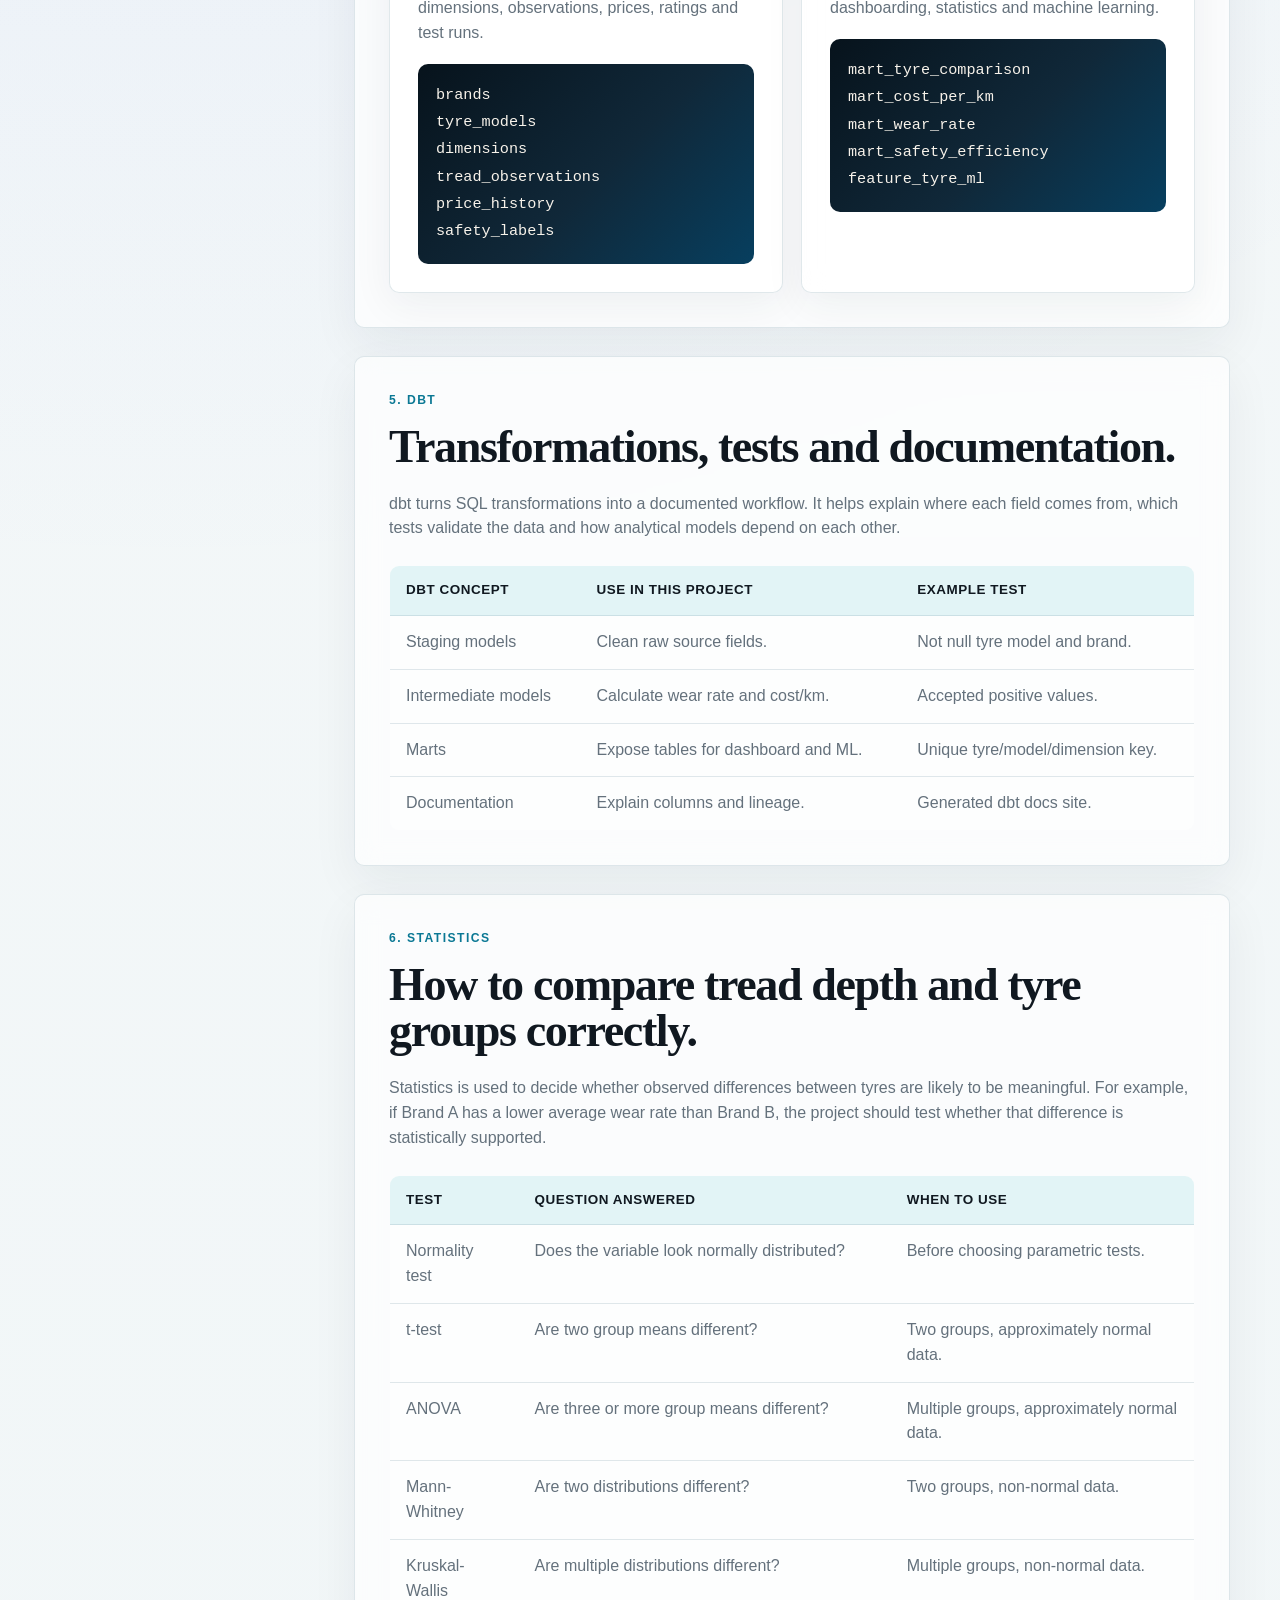
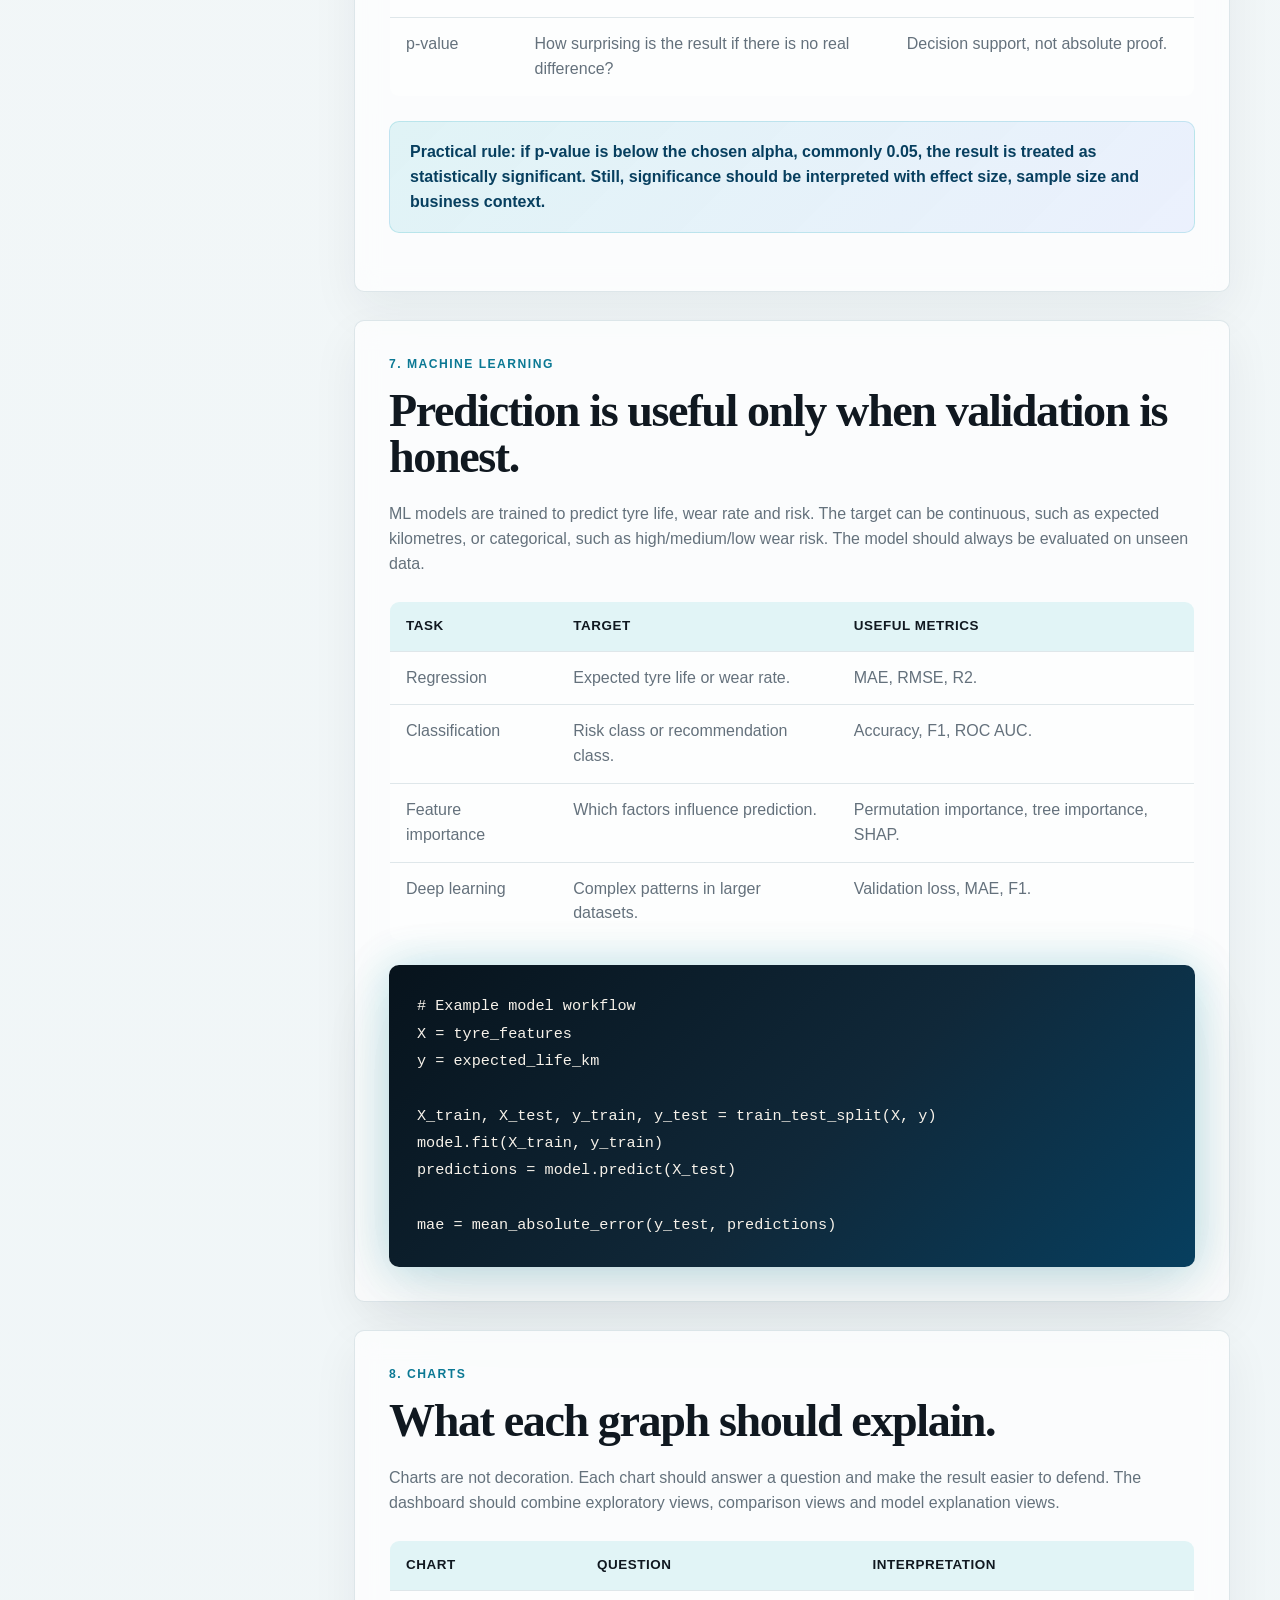
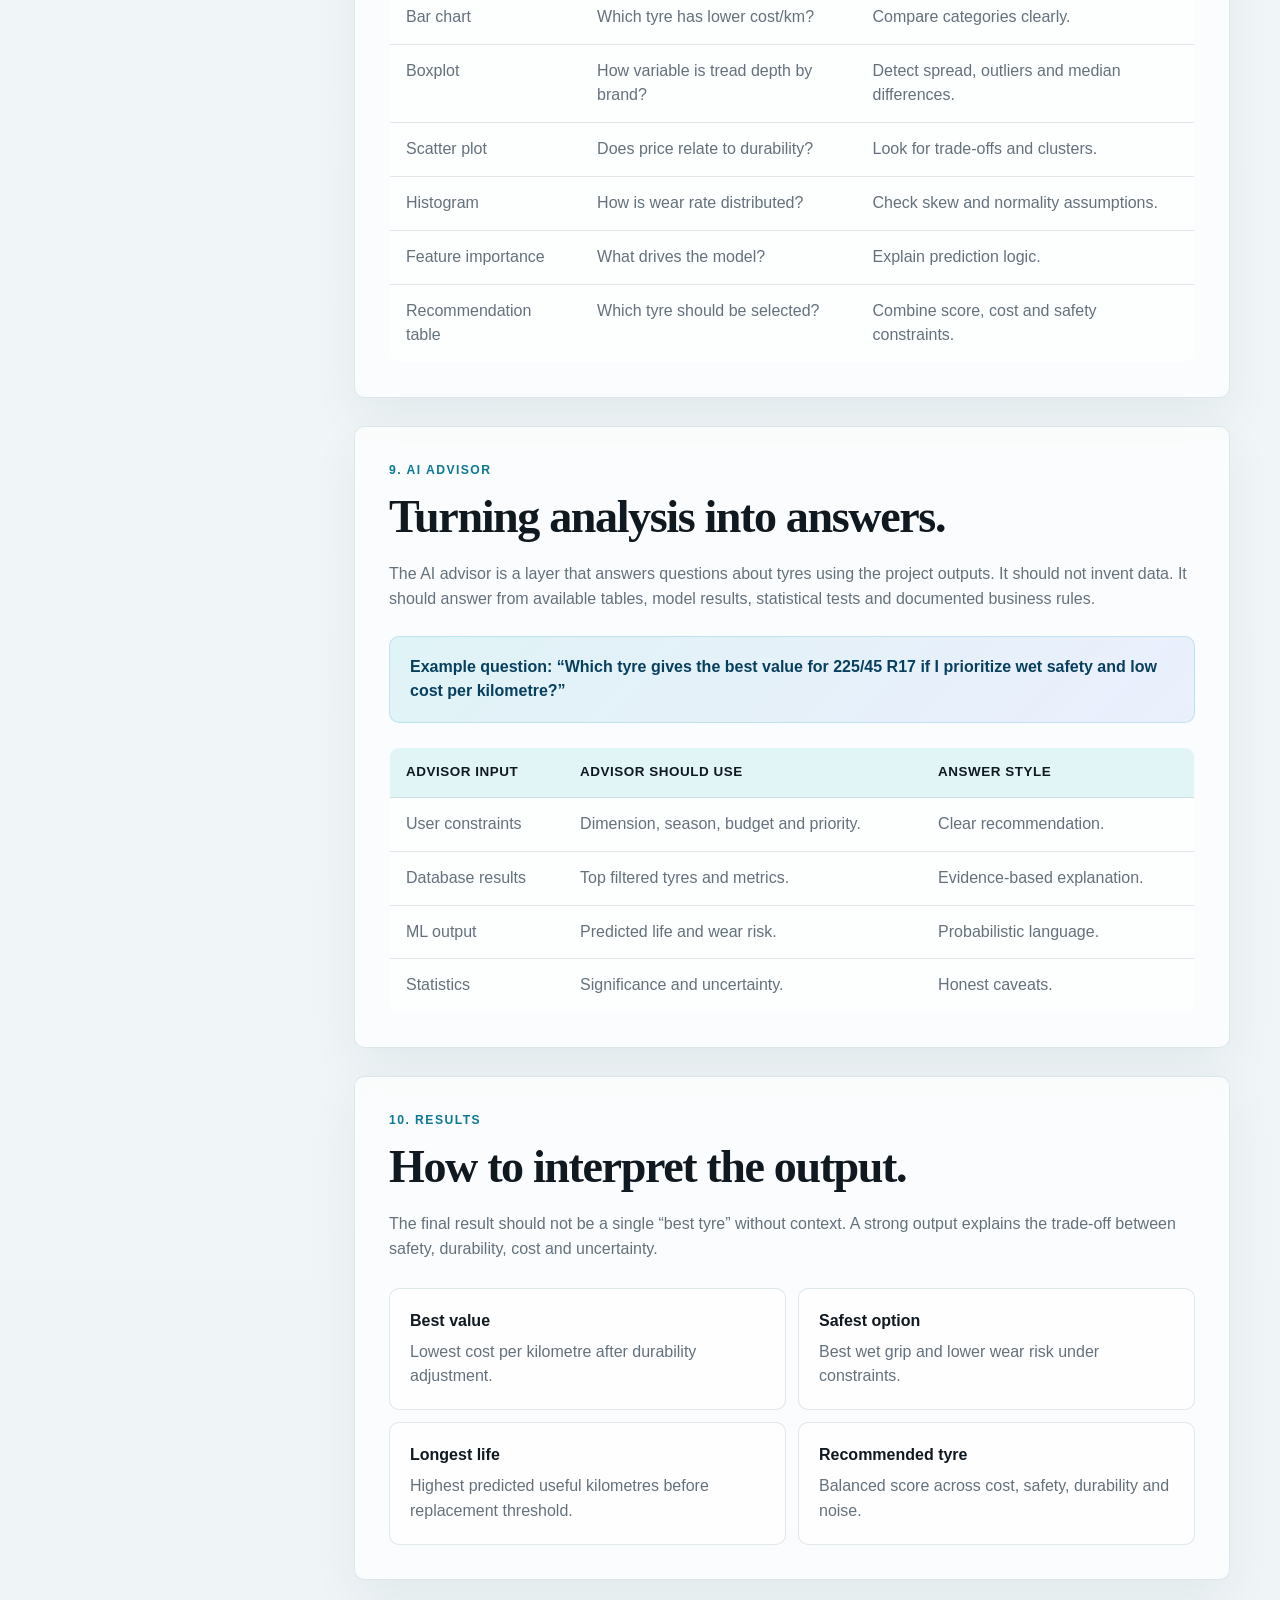
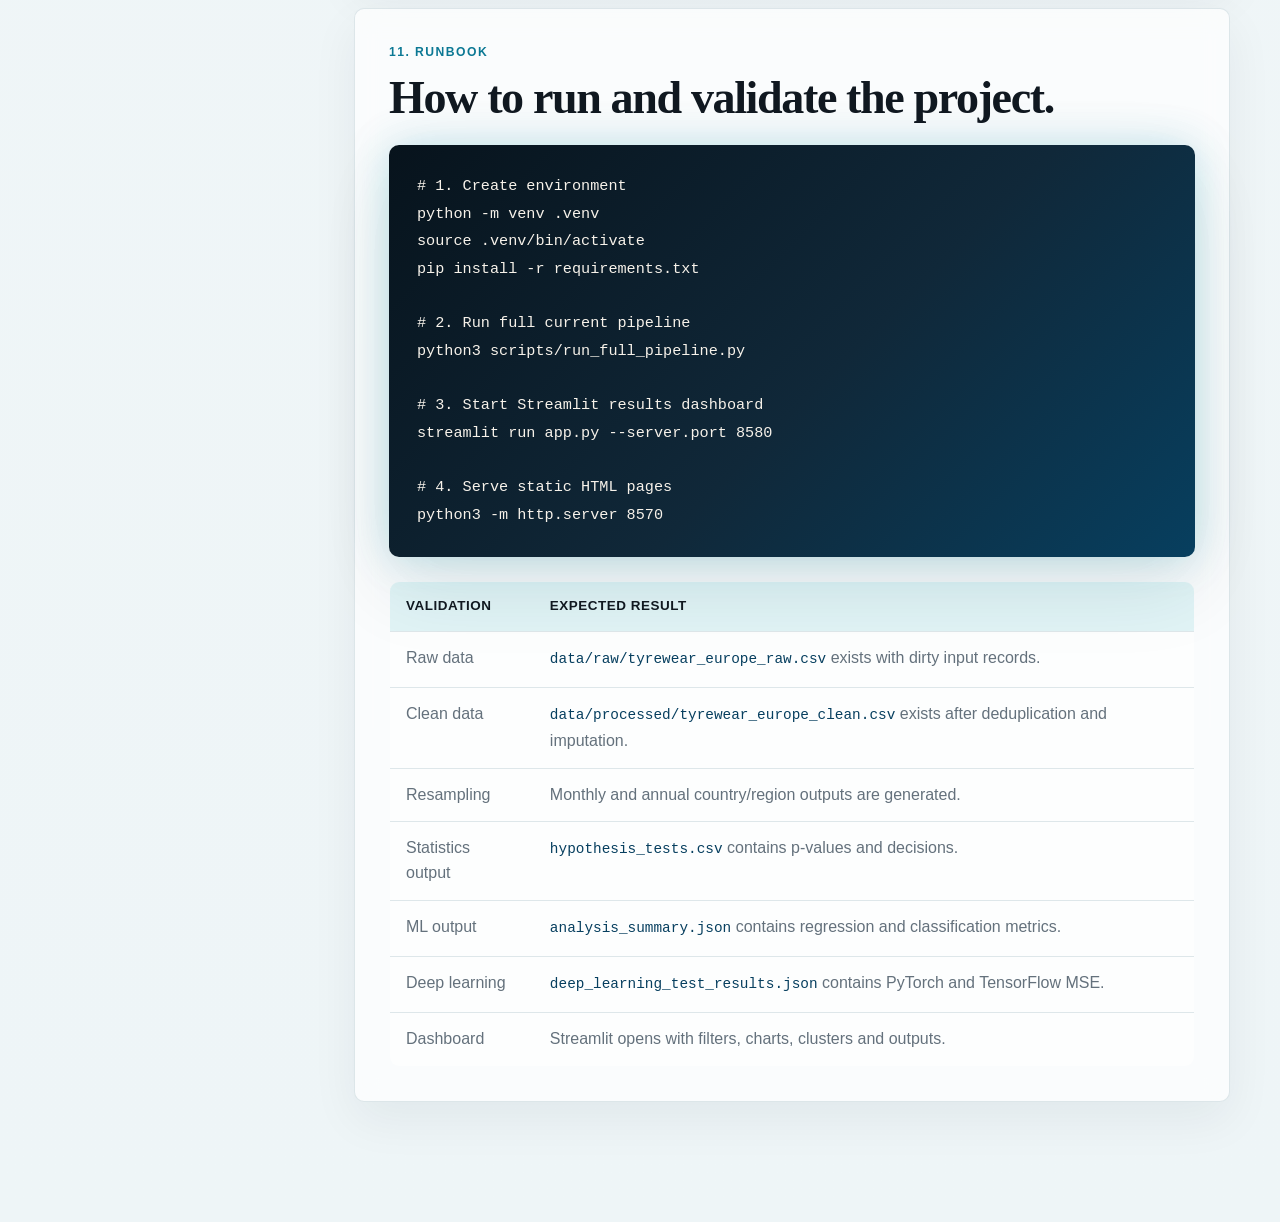
==== commit 2507c8be: "feat: add full tyre analytics pipeline" ====
--- a/technical_support.html
+++ b/technical_support.html
@@ -383,30 +383,27 @@
 source .venv/bin/activate
 pip install -r requirements.txt
 
-# 2. Load transactional database
-python scripts/load_sqlite.py
-
-# 3. Build analytics layer
-python scripts/build_duckdb.py
-dbt build
-
-# 4. Run statistics and ML
-python scripts/statistics_tests.py
-python scripts/train_models.py
-
-# 5. Start dashboard
-streamlit run app.py</code></pre>
+# 2. Run full current pipeline
+python3 scripts/run_full_pipeline.py
+
+# 3. Start Streamlit results dashboard
+streamlit run app.py --server.port 8580
+
+# 4. Serve static HTML pages
+python3 -m http.server 8570</code></pre>
           </div>
           <table class="doc-table">
             <thead>
               <tr><th>Validation</th><th>Expected result</th></tr>
             </thead>
             <tbody>
-              <tr><td>Database exists</td><td>SQLite and DuckDB files are created.</td></tr>
-              <tr><td>dbt build</td><td>All models and tests pass.</td></tr>
-              <tr><td>Statistics output</td><td>CSV or JSON with tests, p-values and decisions.</td></tr>
-              <tr><td>ML output</td><td>Metrics file with train/test performance.</td></tr>
-              <tr><td>Dashboard</td><td>Streamlit opens with filters, charts and recommendations.</td></tr>
+              <tr><td>Raw data</td><td><code>data/raw/tyrewear_europe_raw.csv</code> exists with dirty input records.</td></tr>
+              <tr><td>Clean data</td><td><code>data/processed/tyrewear_europe_clean.csv</code> exists after deduplication and imputation.</td></tr>
+              <tr><td>Resampling</td><td>Monthly and annual country/region outputs are generated.</td></tr>
+              <tr><td>Statistics output</td><td><code>hypothesis_tests.csv</code> contains p-values and decisions.</td></tr>
+              <tr><td>ML output</td><td><code>analysis_summary.json</code> contains regression and classification metrics.</td></tr>
+              <tr><td>Deep learning</td><td><code>deep_learning_test_results.json</code> contains PyTorch and TensorFlow MSE.</td></tr>
+              <tr><td>Dashboard</td><td>Streamlit opens with filters, charts, clusters and outputs.</td></tr>
             </tbody>
           </table>
         </section>
